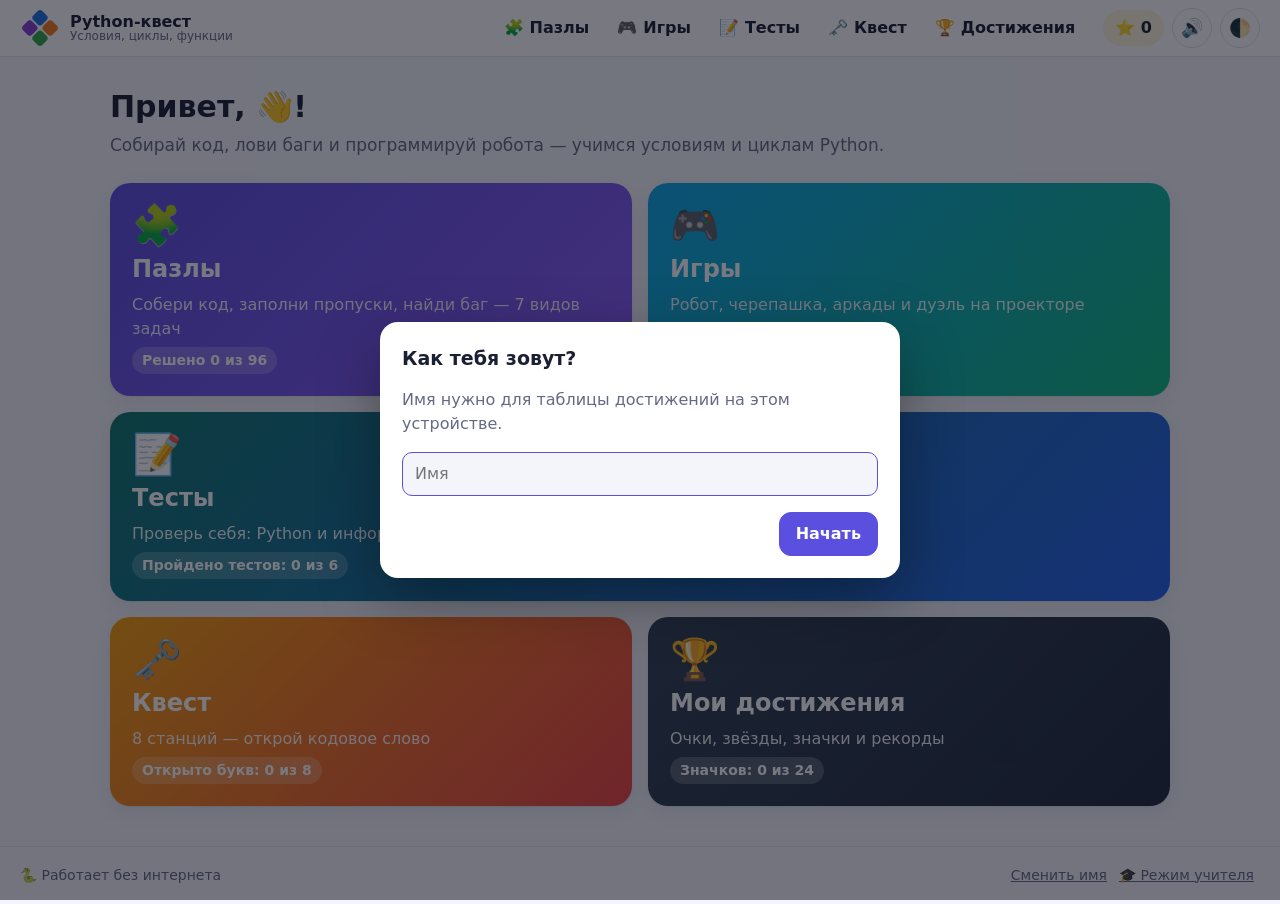
==== index.html @ 7cb9f7bb "Результаты: проверка подключения называет точную причину ошибки Co-Authored-By: Claude Opus 5.5 <nor" ====
<!doctype html>
<html lang="ru">
<head>
<meta charset="utf-8">
<meta name="viewport" content="width=device-width, initial-scale=1, viewport-fit=cover">
<meta name="color-scheme" content="light dark">
<title>Python-квест — условия, циклы, функции</title>
<link rel="icon" type="image/svg+xml" href="img/logo.svg">
<link rel="stylesheet" href="css/style.css?v=20261109c">
</head>
<body>
<main id="view" class="view"></main>
<noscript><p style="padding:16px">Для работы тренажёра нужен JavaScript.</p></noscript>

<!-- данные -->
<script src="data/config.js?v=20261109c"></script>
<script src="data/tasks.js?v=20261109c"></script>
<script src="data/levels.js?v=20261109c"></script>
<script src="data/quiz.js?v=20261109c"></script>
<script src="data/exams.js?v=20261109c"></script>

<!-- ядро -->
<script src="js/i18n.js?v=20261109c"></script>
<script src="js/engine.js?v=20261109c"></script>
<script src="js/highlight.js?v=20261109c"></script>
<script src="js/progress.js?v=20261109c"></script>
<script src="js/sound.js?v=20261109c"></script>
<script src="js/fx.js?v=20261109c"></script>
<script src="js/dnd.js?v=20261109c"></script>
<script src="js/flowchart.js?v=20261109c"></script>
<script src="js/trace.js?v=20261109c"></script>
<script src="js/editor.js?v=20261109c"></script>
<script src="js/pin.js?v=20261109c"></script>
<script src="js/app.js?v=20261109c"></script>

<!-- пазлы -->
<script src="js/puzzles/parsons.js?v=20261109c"></script>
<script src="js/puzzles/blanks.js?v=20261109c"></script>
<script src="js/puzzles/output.js?v=20261109c"></script>
<script src="js/puzzles/bug.js?v=20261109c"></script>
<script src="js/puzzles/maze.js?v=20261109c"></script>
<script src="js/puzzles/match.js?v=20261109c"></script>
<script src="js/puzzles/flow.js?v=20261109c"></script>

<!-- игры -->
<script src="js/games/robot.js?v=20261109c"></script>
<script src="js/games/truefalse.js?v=20261109c"></script>
<script src="js/games/count.js?v=20261109c"></script>
<script src="js/games/turtle.js?v=20261109c"></script>
<script src="js/games/tracer.js?v=20261109c"></script>
<script src="js/games/memory.js?v=20261109c"></script>
<script src="js/games/quiz.js?v=20261109c"></script>
<script src="js/games/duel.js?v=20261109c"></script>
<script src="js/games/minesweeper.js?v=20261109c"></script>
<script src="js/games/bazaar.js?v=20261109c"></script>

<!-- режим учителя и квест -->
<script src="js/quest.js?v=20261109c"></script>
<script src="js/teacher.js?v=20261109c"></script>
<script src="js/pictures.js?v=20261109c"></script>
<script src="js/results.js?v=20261109c"></script>
<script src="js/exam.js?v=20261109c"></script>
<script src="js/lock.js?v=20261109c"></script>
</body>
</html>
---- css/style.css ----
/* ==========================================================================
   Python-квест — стили. Цвета задаются токенами на :root,
   тёмная тема — по системной настройке или переключателю (data-theme).
   ========================================================================== */
:root {
  --bg: #f4f5fb;
  --bg2: #eceefa;
  --card: #ffffff;
  --fg: #1b1f33;
  --muted: #646a85;
  --line: #dfe2f0;
  --primary: #5b4fe0;
  --primary-2: #7c6ff2;
  --primary-fg: #ffffff;
  --accent: #f59e0b;
  --ok: #12a150;
  --ok-bg: #e3f7eb;
  --bad: #dc3545;
  --bad-bg: #fde8ea;
  --warn-bg: #fff6dd;
  --shadow: 0 1px 2px rgba(20, 24, 60, .06), 0 6px 20px rgba(20, 24, 60, .07);
  --radius: 14px;
  --code-bg: #f7f7fc;
  --code-fg: #24283b;
  --code-line: #fff3c4;
  --hl-kw: #a626a4;
  --hl-str: #2f8a3b;
  --hl-num: #c2570c;
  --hl-com: #8a8fa8;
  --hl-bi: #1f63d6;
  --hl-const: #c2570c;
  --hl-fn: #0b8a8a;
  --hl-op: #5b6078;
  --font: system-ui, -apple-system, "Segoe UI", Roboto, "Helvetica Neue", Arial, sans-serif;
  --mono: ui-monospace, "SF Mono", Menlo, Consolas, "Liberation Mono", "DejaVu Sans Mono", monospace;
  --code-size: 15px;
  color-scheme: light;
}

@media (prefers-color-scheme: dark) {
  :root:not([data-theme="light"]) {
    --bg: #11131c; --bg2: #181b27; --card: #1c1f2d; --fg: #e8eaf4; --muted: #9aa0bb; --line: #2c3045;
    --primary: #8b80ff; --primary-2: #a59cff; --primary-fg: #12121c; --accent: #fbbf24;
    --ok: #34d17a; --ok-bg: #12301f; --bad: #ff6b78; --bad-bg: #3a1a20; --warn-bg: #33290f;
    --shadow: 0 1px 2px rgba(0, 0, 0, .3), 0 6px 20px rgba(0, 0, 0, .25);
    --code-bg: #151826; --code-fg: #dfe3f5; --code-line: #3a3420;
    --hl-kw: #d68cff; --hl-str: #8fd88a; --hl-num: #ffae66; --hl-com: #7a809c; --hl-bi: #7cb4ff;
    --hl-const: #ffae66; --hl-fn: #5fd8d0; --hl-op: #a8adc6;
    color-scheme: dark;
  }
}
:root[data-theme="dark"] {
  --bg: #11131c; --bg2: #181b27; --card: #1c1f2d; --fg: #e8eaf4; --muted: #9aa0bb; --line: #2c3045;
  --primary: #8b80ff; --primary-2: #a59cff; --primary-fg: #12121c; --accent: #fbbf24;
  --ok: #34d17a; --ok-bg: #12301f; --bad: #ff6b78; --bad-bg: #3a1a20; --warn-bg: #33290f;
  --shadow: 0 1px 2px rgba(0, 0, 0, .3), 0 6px 20px rgba(0, 0, 0, .25);
  --code-bg: #151826; --code-fg: #dfe3f5; --code-line: #3a3420;
  --hl-kw: #d68cff; --hl-str: #8fd88a; --hl-num: #ffae66; --hl-com: #7a809c; --hl-bi: #7cb4ff;
  --hl-const: #ffae66; --hl-fn: #5fd8d0; --hl-op: #a8adc6;
  color-scheme: dark;
}

/* ---------------------------------------------------------------- база */
* { box-sizing: border-box; }
html { -webkit-text-size-adjust: 100%; }
body {
  margin: 0;
  min-height: 100vh;
  display: flex;
  flex-direction: column;
  background: var(--bg);
  color: var(--fg);
  font: 16px/1.5 var(--font);
}
a { color: var(--primary); }
h1 { font-size: clamp(22px, 4vw, 30px); line-height: 1.2; margin: 0 0 8px; }
h2 { font-size: 19px; margin: 0 0 12px; }
h3 { margin: 0 0 8px; }
code { font-family: var(--mono); font-size: .92em; background: var(--code-bg); padding: 1px 5px; border-radius: 5px; }
.muted { color: var(--muted); }
.bad-text { color: var(--bad); min-height: 1.5em; margin: 8px 0 0; }
.lead { color: var(--muted); margin: 0 0 4px; font-size: 17px; }
.row { display: flex; gap: 10px; align-items: center; margin-top: 12px; }
.row.wrap { flex-wrap: wrap; }
.empty { text-align: center; padding: 32px 16px; }
.error-box { background: var(--bad-bg); color: var(--bad); padding: 12px; border-radius: 10px; }
.teacher-only { display: none !important; }
.teacher .teacher-only { display: inline-flex !important; }
:focus-visible { outline: 3px solid var(--primary-2); outline-offset: 2px; }

/* ---------------------------------------------------------------- кнопки */
.btn {
  display: inline-flex; align-items: center; justify-content: center; gap: 6px;
  min-height: 44px; padding: 8px 16px;
  border: 1px solid var(--line); border-radius: 12px;
  background: var(--card); color: var(--fg);
  font: inherit; font-weight: 600; text-decoration: none; cursor: pointer;
  transition: transform .08s, background .15s, border-color .15s;
  touch-action: manipulation;
}
.btn:hover { border-color: var(--primary-2); }
.btn:active { transform: translateY(1px); }
.btn:disabled { opacity: .5; cursor: default; transform: none; }
.btn.primary { background: var(--primary); border-color: var(--primary); color: var(--primary-fg); }
.btn.primary:hover { background: var(--primary-2); }
.btn.ghost { background: transparent; }
.btn.danger { color: var(--bad); border-color: var(--bad); }
.btn.ok { background: var(--ok); border-color: var(--ok); color: #fff; }
.btn.small { min-height: 36px; padding: 4px 12px; font-size: 14px; }
.btn small { font-weight: 500; opacity: .75; }
.icon-btn {
  width: 40px; height: 40px; border-radius: 50%;
  border: 1px solid var(--line); background: var(--card); color: var(--fg);
  font-size: 18px; cursor: pointer; display: inline-grid; place-items: center;
}
.link-btn { background: none; border: none; color: var(--muted); font: inherit; cursor: pointer; padding: 6px; text-decoration: underline; }
.link-btn:hover { color: var(--primary); }
.input {
  width: 100%; min-height: 44px; padding: 8px 12px;
  border: 1px solid var(--line); border-radius: 10px;
  background: var(--bg); color: var(--fg); font: inherit;
}
.input:focus { border-color: var(--primary); outline: none; }

/* ---------------------------------------------------------------- шапка */
.topbar {
  position: sticky; top: 0; z-index: 20;
  display: flex; align-items: center; gap: 16px;
  padding: 8px 20px;
  background: color-mix(in srgb, var(--card) 92%, transparent);
  backdrop-filter: blur(8px);
  border-bottom: 1px solid var(--line);
}
.brand { display: flex; align-items: center; gap: 10px; text-decoration: none; color: var(--fg); }
.brand-logo { width: 40px; height: 40px; display: block; flex: none; }
.brand-text { display: flex; flex-direction: column; line-height: 1.1; }
.brand-text small { color: var(--muted); font-size: 12px; }
.nav { display: flex; gap: 4px; margin-left: auto; }
.nav a {
  display: flex; align-items: center; gap: 6px;
  padding: 8px 12px; border-radius: 10px;
  color: var(--fg); text-decoration: none; font-weight: 600;
}
.nav a:hover { background: var(--bg2); }
.nav a.active { background: var(--primary); color: var(--primary-fg); }
.top-actions { display: flex; align-items: center; gap: 8px; }
.score-pill {
  padding: 6px 12px; border-radius: 999px; background: var(--warn-bg);
  color: var(--fg); font-weight: 700; text-decoration: none; white-space: nowrap;
}

/* ---------------------------------------------------------------- страница */
#view:focus { outline: none; }
.view { flex: 1; width: 100%; max-width: 1100px; margin: 0 auto; padding: 24px 20px 40px; }
.page-head { margin-bottom: 20px; }
.back { display: inline-block; margin-bottom: 8px; color: var(--muted); text-decoration: none; font-weight: 600; }
.back:hover { color: var(--primary); }
.footer {
  display: flex; justify-content: space-between; align-items: center; flex-wrap: wrap; gap: 8px;
  padding: 12px 20px; border-top: 1px solid var(--line); font-size: 14px;
}
.panel { background: var(--card); border-radius: var(--radius); padding: 18px; box-shadow: var(--shadow); margin-bottom: 16px; }

/* ---------------------------------------------------------------- главная */
.hero { margin: 8px 0 24px; }
.home-grid { display: grid; grid-template-columns: repeat(2, 1fr); gap: 16px; }
.home-card {
  position: relative; overflow: hidden;
  display: flex; flex-direction: column; gap: 6px;
  padding: 22px; min-height: 170px;
  border-radius: 20px; color: #fff; text-decoration: none;
  box-shadow: var(--shadow);
  transition: transform .15s;
}
.home-card:hover { transform: translateY(-3px); }
.home-card.c-puzzles { background: linear-gradient(135deg, #5b4fe0, #8b5cf6); }
.home-card.c-games { background: linear-gradient(135deg, #0ea5e9, #10b981); }
.home-card.c-quest { background: linear-gradient(135deg, #f59e0b, #ef4444); }
.home-card.c-ach { background: linear-gradient(135deg, #334155, #1e293b); }
.home-icon { font-size: 40px; line-height: 1; }
.home-title { font-size: 24px; font-weight: 800; }
.home-desc { opacity: .92; }
.home-meta { margin-top: auto; font-weight: 700; background: rgba(255, 255, 255, .2); align-self: flex-start; padding: 3px 10px; border-radius: 999px; font-size: 14px; }

/* ---------------------------------------------------------------- звёзды, полоски */
.stars { white-space: nowrap; letter-spacing: 1px; }
.star { color: var(--line); }
.star.on { color: var(--accent); }
.bar { display: block; height: 6px; background: var(--bg2); border-radius: 999px; overflow: hidden; }
.bar > span { display: block; height: 100%; background: linear-gradient(90deg, var(--primary), var(--ok)); border-radius: 999px; }

/* ---------------------------------------------------------------- темы и задачи */
.topic-grid { display: grid; grid-template-columns: repeat(auto-fill, minmax(230px, 1fr)); gap: 14px; }
.topic-card {
  display: grid; grid-template-columns: auto 1fr; gap: 6px 12px; align-items: center;
  padding: 16px; border-radius: var(--radius); background: var(--card);
  color: var(--fg); text-decoration: none; box-shadow: var(--shadow);
  border: 2px solid transparent; transition: border-color .15s;
}
.topic-card:hover { border-color: var(--primary-2); }
.topic-num {
  grid-row: span 2; width: 44px; height: 44px; border-radius: 12px;
  display: grid; place-items: center; font-weight: 800; font-size: 20px;
  background: var(--bg2); color: var(--primary);
}
.topic-name { font-weight: 700; }
.topic-meta { display: flex; justify-content: space-between; color: var(--muted); font-size: 14px; }
.topic-card .bar { grid-column: span 2; }
.topic-head-stars { font-size: 22px; }

.filters { display: flex; flex-direction: column; gap: 8px; margin-bottom: 16px; }
.chips { display: flex; gap: 6px; overflow-x: auto; padding-bottom: 4px; scrollbar-width: thin; }
.chip {
  flex: none; padding: 6px 12px; min-height: 36px; border-radius: 999px;
  border: 1px solid var(--line); background: var(--card); color: var(--fg);
  font: inherit; font-size: 14px; cursor: pointer; white-space: nowrap;
}
.chip.on { background: var(--primary); border-color: var(--primary); color: var(--primary-fg); }

.task-list { display: flex; flex-direction: column; gap: 8px; }
.task-row {
  display: grid; grid-template-columns: 40px 1fr auto 24px; gap: 12px; align-items: center;
  padding: 12px 14px; border-radius: 12px; background: var(--card);
  color: var(--fg); text-decoration: none; box-shadow: var(--shadow);
}
.task-row:hover { outline: 2px solid var(--primary-2); }
.task-row.done { opacity: .8; }
.task-icon { font-size: 24px; text-align: center; }
.task-name { display: flex; flex-direction: column; min-width: 0; }
.task-name small { color: var(--muted); }
.task-done { color: var(--ok); font-weight: 800; }

/* ---------------------------------------------------------------- страница задачи */
.task-head { margin-bottom: 16px; }
.task-tags { display: flex; gap: 6px; flex-wrap: wrap; margin-bottom: 8px; }
.tag { padding: 3px 10px; border-radius: 999px; background: var(--bg2); font-size: 14px; font-weight: 600; }
.tag.ok { background: var(--ok-bg); color: var(--ok); }
.story { font-size: 17px; margin: 0; }
.puzzle-host { background: var(--card); border-radius: var(--radius); padding: 18px; box-shadow: var(--shadow); }
.status { min-height: 24px; margin: 10px 2px; font-weight: 600; }
.status.bad { color: var(--bad); }
.status.ok { color: var(--ok); }
.task-bar { display: flex; gap: 8px; flex-wrap: wrap; }
.hints { display: flex; flex-direction: column; gap: 8px; margin-top: 10px; }
.hint { background: var(--warn-bg); padding: 10px 14px; border-radius: 10px; border-left: 4px solid var(--accent); }
.result-card { margin-top: 16px; background: var(--ok-bg); border: 2px solid var(--ok); border-radius: var(--radius); padding: 16px; }
.result-head { font-size: 20px; font-weight: 800; color: var(--ok); }
.earned { display: inline-block; background: var(--ok); color: #fff; padding: 2px 10px; border-radius: 999px; font-size: 16px; margin-left: 6px; }
.explain { margin-top: 8px; }

/* ---------------------------------------------------------------- код */
pre.code {
  margin: 0; padding: 12px 0; overflow-x: auto;
  background: var(--code-bg); color: var(--code-fg);
  border-radius: 12px; border: 1px solid var(--line);
  font: var(--code-size)/1.6 var(--mono); tab-size: 4;
}
.code-line { display: block; padding: 0 14px; white-space: pre; transition: background .2s; }
.code-line.active { background: var(--code-line); box-shadow: inset 4px 0 var(--accent); }
.ln { display: inline-block; width: 2.2em; margin-right: 12px; color: var(--hl-com); text-align: right; user-select: none; }
.hl-kw { color: var(--hl-kw); font-weight: 700; }
.hl-str { color: var(--hl-str); }
.hl-num { color: var(--hl-num); }
.hl-com { color: var(--hl-com); font-style: italic; }
.hl-bi { color: var(--hl-bi); }
.hl-const { color: var(--hl-const); font-weight: 700; }
.hl-fn { color: var(--hl-fn); font-weight: 600; }
.hl-op { color: var(--hl-op); }

/* ---------------------------------------------------------------- игры */
.game-grid { display: grid; grid-template-columns: repeat(auto-fill, minmax(240px, 1fr)); gap: 14px; }
.game-card {
  display: flex; flex-direction: column; gap: 4px; padding: 18px;
  border-radius: var(--radius); background: var(--card); color: var(--fg);
  text-decoration: none; box-shadow: var(--shadow); border: 2px solid transparent;
  transition: transform .15s, border-color .15s;
}
.game-card:hover { transform: translateY(-2px); border-color: var(--primary-2); }
.game-card.soon { opacity: .6; }
.game-icon { font-size: 36px; }
.game-title { font-weight: 800; font-size: 18px; }
.game-desc { color: var(--muted); font-size: 14px; }
.game-meta { margin-top: 6px; display: flex; justify-content: space-between; color: var(--muted); font-size: 14px; }
.soon-tag { background: var(--bg2); padding: 2px 8px; border-radius: 999px; }
.game-top { display: flex; align-items: center; gap: 12px; flex-wrap: wrap; margin-bottom: 14px; }
.game-top .back { margin: 0; }
.game-top h1 { margin: 0; font-size: clamp(20px, 3vw, 26px); flex: 1; min-width: 180px; }
.game-top-actions { display: flex; gap: 6px; flex-wrap: wrap; }
.game-host { position: relative; }
.level-grid { display: grid; grid-template-columns: repeat(auto-fill, minmax(130px, 1fr)); gap: 10px; }
.level-tile {
  display: flex; flex-direction: column; align-items: center; gap: 4px; padding: 14px 8px;
  border-radius: 12px; background: var(--card); color: var(--fg); text-decoration: none;
  box-shadow: var(--shadow); border: 2px solid transparent; text-align: center;
}
.level-tile:hover { border-color: var(--primary-2); }
.level-tile.done { border-color: var(--ok); }
.level-tile.locked { opacity: .5; }
.level-num { font-size: 24px; font-weight: 800; color: var(--primary); }
.level-name { font-size: 13px; color: var(--muted); min-height: 2.6em; }

/* ---------------------------------------------------------------- достижения */
.stats { display: grid; grid-template-columns: repeat(3, 1fr); gap: 12px; margin-bottom: 16px; }
.stat { background: var(--card); border-radius: var(--radius); padding: 16px; box-shadow: var(--shadow); display: flex; flex-direction: column; }
.stat b { font-size: 28px; color: var(--primary); }
.stat span { color: var(--muted); font-size: 14px; }
.two-col { display: grid; grid-template-columns: 1fr 1fr; gap: 16px; }
.star-list { list-style: none; margin: 0; padding: 0; }
.star-list li { display: flex; justify-content: space-between; gap: 8px; padding: 7px 0; border-bottom: 1px solid var(--line); }
.star-list li:last-child { border-bottom: none; }
.badges { display: grid; grid-template-columns: repeat(auto-fill, minmax(130px, 1fr)); gap: 10px; }
.badge {
  display: flex; flex-direction: column; align-items: center; text-align: center; gap: 2px;
  padding: 12px 8px; border-radius: 12px; background: var(--bg2); filter: grayscale(1); opacity: .55;
}
.badge.got { filter: none; opacity: 1; background: var(--warn-bg); }
.badge-icon { font-size: 32px; }
.badge small { color: var(--muted); font-size: 12px; }

/* ---------------------------------------------------------------- квест */
.quest-word { display: flex; gap: 8px; flex-wrap: wrap; justify-content: center; margin: 16px 0; }
.letter {
  width: 48px; height: 58px; display: grid; place-items: center;
  border-radius: 10px; background: var(--card); box-shadow: var(--shadow);
  font: 800 28px var(--mono); color: var(--muted);
}
.letter.open { background: var(--primary); color: var(--primary-fg); }

/* ---------------------------------------------------------------- модальные окна, тосты */
.modal-back {
  position: fixed; inset: 0; z-index: 100;
  display: grid; place-items: center; padding: 16px;
  background: rgba(10, 12, 25, .55);
}
.modal {
  width: min(520px, 100%); max-height: calc(100vh - 32px); overflow: auto;
  background: var(--card); color: var(--fg);
  border-radius: 18px; padding: 22px; box-shadow: 0 20px 60px rgba(0, 0, 0, .35);
}
.modal-actions { display: flex; justify-content: flex-end; gap: 8px; margin-top: 16px; flex-wrap: wrap; }
.tutorial p { font-size: 17px; }
.tutorial pre.code { margin: 8px 0; }
.tut-dots { display: flex; gap: 6px; margin-bottom: 12px; }
.tut-dots span { width: 8px; height: 8px; border-radius: 50%; background: var(--line); }
.tut-dots span.on { background: var(--primary); width: 22px; border-radius: 4px; }
.toasts { position: fixed; top: 70px; right: 16px; z-index: 200; display: flex; flex-direction: column; gap: 8px; pointer-events: none; }
.toast {
  display: flex; align-items: center; gap: 10px; max-width: 320px;
  background: var(--card); color: var(--fg); padding: 12px 16px; border-radius: 12px;
  box-shadow: 0 10px 30px rgba(0, 0, 0, .2); border-left: 4px solid var(--accent);
  animation: toast-in .3s ease-out; transition: opacity .4s, transform .4s;
}
.toast.out { opacity: 0; transform: translateX(20px); }
.toast-icon { font-size: 24px; }
@keyframes toast-in { from { opacity: 0; transform: translateX(30px); } }

/* ---------------------------------------------------------------- эффекты */
.fx-confetti { position: fixed; inset: 0; width: 100vw; height: 100vh; pointer-events: none; z-index: 300; }
.fx-shake { animation: shake .45s ease-in-out; }
@keyframes shake {
  20% { transform: translateX(-6px); } 40% { transform: translateX(6px); }
  60% { transform: translateX(-4px); } 80% { transform: translateX(3px); }
}
.fx-flash { box-shadow: 0 0 0 3px var(--bad) !important; }
@media (prefers-reduced-motion: reduce) {
  *, *::before, *::after { animation-duration: .01ms !important; transition-duration: .01ms !important; }
}

/* ---------------------------------------------------------------- режим проектора */
.projector { --code-size: 26px; }
.projector body { font-size: 22px; }
.projector .view { max-width: 1500px; }
.projector h1 { font-size: 40px; }
.projector .story, .projector .lead { font-size: 26px; }
.projector .btn { min-height: 56px; font-size: 22px; padding: 10px 22px; }
.projector .topbar { padding: 6px 24px; }
/* высокий контраст проектора — отдельно для светлой и тёмной темы */
@media (prefers-color-scheme: light) {
  :root.projector:not([data-theme="dark"]) {
    --fg: #000; --muted: #333; --line: #9aa0b4; --code-bg: #fff; --code-fg: #000;
    --hl-kw: #8a0090; --hl-str: #006b12; --hl-num: #a33c00; --hl-com: #555;
  }
}
:root.projector[data-theme="light"] {
  --fg: #000; --muted: #333; --line: #9aa0b4; --code-bg: #fff; --code-fg: #000;
  --hl-kw: #8a0090; --hl-str: #006b12; --hl-num: #a33c00; --hl-com: #555;
}
@media (prefers-color-scheme: dark) {
  :root.projector:not([data-theme="light"]) {
    --fg: #fff; --muted: #d0d4e4; --line: #5a6080; --bg: #0b0d14; --card: #151826; --code-bg: #05060a; --code-fg: #fff;
    --hl-kw: #e7a6ff; --hl-str: #a6f0a0; --hl-num: #ffc285; --hl-com: #a3a9c4;
  }
}
:root.projector[data-theme="dark"] {
  --fg: #fff; --muted: #d0d4e4; --line: #5a6080; --bg: #0b0d14; --card: #151826; --code-bg: #05060a; --code-fg: #fff;
  --hl-kw: #e7a6ff; --hl-str: #a6f0a0; --hl-num: #ffc285; --hl-com: #a3a9c4;
}
.projector .footer { display: none; }

/* ---------------------------------------------------------------- адаптив */
@media (max-width: 1000px) {
  .topbar { gap: 10px; padding: 8px 14px; }
  .brand-text { display: none; }
  .nav a { padding: 8px 10px; }
}
@media (max-width: 800px) {
  .nav-label { font-size: 14px; }
  .nav a { padding: 8px 6px; gap: 4px; }
  .top-actions { gap: 6px; }
}
@media (max-width: 680px) {
  body { padding-bottom: 64px; }
  .topbar { padding: 8px 16px; gap: 8px; }
  .brand-text { display: none; }
  .top-actions { margin-left: auto; }
  .nav {
    position: fixed; left: 0; right: 0; bottom: 0; z-index: 30; margin: 0;
    justify-content: space-around; gap: 0; padding: 4px 4px calc(4px + env(safe-area-inset-bottom));
    background: var(--card); border-top: 1px solid var(--line);
  }
  .nav a { flex-direction: column; gap: 0; padding: 4px 6px; font-size: 12px; flex: 1; text-align: center; }
  .nav-icon { font-size: 22px; }
  .nav-label { font-size: 11px; }
  .view { padding: 16px 16px 32px; }
  .home-grid { grid-template-columns: 1fr; gap: 12px; }
  .home-card { min-height: 130px; padding: 18px; }
  .two-col { grid-template-columns: 1fr; }
  .stats { gap: 8px; }
  .stat { padding: 10px; }
  .stat b { font-size: 22px; }
  .stat span { font-size: 12px; }
  .puzzle-host { padding: 12px; }
  .task-row { grid-template-columns: 32px 1fr auto 18px; gap: 8px; padding: 10px; }
  .toasts { top: auto; bottom: 76px; right: 12px; left: 12px; }
  .toast { max-width: none; }
  :root { --code-size: 14px; }
  .footer { padding: 12px 16px; }
}

/* ---------------------------------------------------------------- печать */
@media print {
  .topbar, .footer, .nav, .task-bar, .toasts, .btn, .icon-btn { display: none !important; }
  body { background: #fff; color: #000; padding: 0; }
  .view { max-width: none; padding: 0; }
  .puzzle-host, .panel { box-shadow: none; border: 1px solid #999; }
}

/* ==========================================================================
   Пазлы
   ========================================================================== */
.dnd-ghost {
  position: fixed; left: 0; top: 0; z-index: 400; pointer-events: none;
  opacity: .92; box-shadow: 0 12px 30px rgba(0, 0, 0, .25); transform-origin: 0 0;
}
.dnd-active, .dnd-active * { cursor: grabbing !important; user-select: none; }
.dnd-src { opacity: .35; }

/* ---------------------------------------------------------------- Собери код */
.pl-help { margin-top: 0; }
.pl-board.with-side { display: grid; grid-template-columns: minmax(0, 1fr) minmax(0, 1.3fr); gap: 16px; align-items: start; }
.pl-side { overflow-x: auto; background: var(--bg); border-radius: 12px; padding: 8px; }
.pl-cols { display: grid; grid-template-columns: 1fr 1.25fr; gap: 16px; align-items: start; }
.with-side .pl-cols { grid-template-columns: 1fr; }
.pl-col h4 { margin: 0 0 6px; }
.pl-zone {
  min-height: 64px; padding: 8px; border-radius: 12px;
  border: 2px dashed var(--line); background: var(--bg);
  display: flex; flex-direction: column; gap: 6px;
}
.pl-zone:empty::before { content: attr(data-empty); color: var(--muted); font-size: 14px; padding: 12px; text-align: center; }
.pl-code {
  min-height: 160px; padding-left: 10px;
  background-image: repeating-linear-gradient(90deg, transparent 0 29px, color-mix(in srgb, var(--primary) 18%, transparent) 29px 30px);
  background-position: 10px 0; background-size: 120px 100%; background-repeat: no-repeat;
  background-color: var(--code-bg);
}
.pl-trash { min-height: 48px; border-color: color-mix(in srgb, var(--bad) 45%, var(--line)); }
.pl-line {
  display: flex; align-items: center; gap: 4px;
  padding: 6px 8px; border-radius: 8px;
  background: var(--card); border: 1px solid var(--line);
  font: var(--code-size)/1.4 var(--mono); white-space: pre;
  cursor: grab; touch-action: none; user-select: none;
}
.pl-code .pl-line { margin-left: calc(var(--ind, 0) * 30px); }
.pl-line:hover { border-color: var(--primary-2); }
.pl-text { flex: 1; background: none; padding: 0; font-size: inherit; overflow: hidden; text-overflow: ellipsis; }
.pl-ind {
  display: none; width: 28px; height: 28px; flex: none;
  border: 1px solid var(--line); border-radius: 6px;
  background: var(--bg); color: var(--fg); cursor: pointer; font-size: 14px; padding: 0;
}
.pl-code .pl-ind { display: inline-grid; place-items: center; }
.pl-del { width: 30px; height: 28px; flex: none; border: none; background: none; cursor: pointer; font-size: 15px; padding: 0; opacity: .55; }
.pl-del:hover { opacity: 1; }
.pl-code .pl-del, .pl-trash .pl-del { display: none; }
.pl-line.ok { border-color: var(--ok); background: var(--ok-bg); }
.pl-line.bad { border-color: var(--bad); background: var(--bad-bg); }

/* ---------------------------------------------------------------- блок-схема */
.flowchart { display: block; max-width: 100%; height: auto; margin: 0 auto; font-family: var(--mono); }
.fc-term { fill: color-mix(in srgb, var(--primary) 18%, var(--card)); stroke: var(--primary); stroke-width: 2; }
.fc-act { fill: var(--card); stroke: var(--fg); stroke-width: 1.6; }
.fc-io { fill: color-mix(in srgb, #10b981 15%, var(--card)); stroke: #10b981; stroke-width: 1.8; }
.fc-cond { fill: color-mix(in srgb, var(--accent) 20%, var(--card)); stroke: var(--accent); stroke-width: 2; }
.fc-loop { fill: color-mix(in srgb, #06b6d4 18%, var(--card)); stroke: #06b6d4; stroke-width: 2; }
.fc-text { fill: var(--fg); font-size: 13px; }
.fc-label { fill: var(--muted); font-size: 12px; font-family: var(--font); font-weight: 700; }
.fc-edge { stroke: var(--muted); stroke-width: 1.6; }
.fc-arrowhead, .fc-dot { fill: var(--muted); }

/* ---------------------------------------------------------------- Заполни пропуски */
.bl-code .code-line { line-height: 2.3; }
.slot {
  display: inline-flex; align-items: center; justify-content: center; vertical-align: middle;
  min-width: 70px; min-height: 34px; padding: 0 4px; margin: 0 2px;
  border: 2px dashed var(--primary-2); border-radius: 8px; background: var(--card);
  cursor: pointer; line-height: 1;
}
.slot.waiting { animation: pulse 1s infinite; }
.slot.filled { border-style: solid; padding: 0; }
.slot.ok { border-color: var(--ok); background: var(--ok-bg); }
.slot.bad { border-color: var(--bad); background: var(--bad-bg); }
.slot .tile { margin: 0; border: none; box-shadow: none; background: transparent; }
@keyframes pulse { 50% { background: color-mix(in srgb, var(--primary) 18%, var(--card)); } }
.bl-bank {
  display: flex; flex-wrap: wrap; gap: 8px; padding: 10px; min-height: 60px;
  border-radius: 12px; background: var(--bg); border: 2px dashed var(--line);
}
.tile {
  min-width: 48px; min-height: 40px; padding: 4px 14px;
  border: 1px solid var(--line); border-radius: 8px; background: var(--card); color: var(--hl-kw);
  font: 700 var(--code-size) var(--mono); cursor: grab; touch-action: none; user-select: none;
  box-shadow: 0 2px 0 var(--line);
}
.tile.sel { outline: 3px solid var(--primary); }

/* ---------------------------------------------------------------- Что выведет программа */
.out-inputs { margin: 10px 0 0; }
.out-label { display: block; font-weight: 700; margin: 14px 0 6px; }
.out-answer { font: var(--code-size)/1.5 var(--mono); resize: vertical; }

/* ---------------------------------------------------------------- пошаговое выполнение */
.trace { margin-top: 16px; padding: 14px; border-radius: 12px; background: var(--bg); display: flex; flex-direction: column; gap: 10px; }
.tr-controls { display: flex; gap: 6px; align-items: center; flex-wrap: wrap; }
.tr-counter { font-weight: 700; min-width: 100px; text-align: center; }
.tr-grid { display: grid; grid-template-columns: minmax(0, 2fr) minmax(0, 1fr); gap: 10px; }
.tr-side pre, .tr-out { margin: 4px 0 0; min-height: 60px; padding: 10px; border-radius: 10px; background: #111522; color: #d9f99d; font: 14px/1.5 var(--mono); white-space: pre-wrap; }
.tr-table-wrap { max-height: 260px; overflow: auto; border-radius: 10px; border: 1px solid var(--line); }
.tr-table { border-collapse: collapse; width: 100%; font: 14px var(--mono); background: var(--card); }
.tr-table th, .tr-table td { padding: 5px 10px; border-bottom: 1px solid var(--line); text-align: left; white-space: nowrap; }
.tr-table th { position: sticky; top: 0; background: var(--bg2); }
.tr-table tr.cur { background: var(--code-line); }
.tr-table td.chg { font-weight: 800; color: var(--primary); }
.tr-err { color: var(--bad); font-weight: 600; }

/* ---------------------------------------------------------------- Найди баг */
.bug-prompt { font-weight: 700; margin-top: 0; }
.bug-code .code-line.clickable { cursor: pointer; }
.bug-code .code-line.clickable:hover { background: color-mix(in srgb, var(--primary) 12%, transparent); }
.bug-code .code-line.nope { background: var(--bad-bg); }
.bug-code .code-line.picked { background: var(--bad-bg); box-shadow: inset 4px 0 var(--bad); }
.bug-code .code-line.fixed { background: var(--ok-bg); box-shadow: inset 4px 0 var(--ok); }
.bug-fixes { display: grid; gap: 8px; margin-top: 12px; }
.bug-fix {
  text-align: left; padding: 10px 14px; border-radius: 10px; min-height: 44px;
  border: 2px solid var(--line); background: var(--card); color: var(--fg); cursor: pointer;
  font: var(--code-size) var(--mono); white-space: pre-wrap;
}
.bug-fix code { background: none; padding: 0; font-size: inherit; }
.bug-fix:hover { border-color: var(--primary-2); }
.bug-fix.ok { border-color: var(--ok); background: var(--ok-bg); }
.bug-fix.bad { border-color: var(--bad); background: var(--bad-bg); opacity: .7; }

/* ---------------------------------------------------------------- Лабиринт */
.mz-layout { display: grid; grid-template-columns: minmax(0, 1.6fr) minmax(220px, 1fr); gap: 16px; align-items: start; }
.mz-panel { display: flex; flex-direction: column; gap: 10px; }
.mz-fields { display: flex; flex-direction: column; gap: 8px; }
.mz-fields label { display: flex; align-items: center; gap: 8px; }
.mz-fields code { white-space: nowrap; font-weight: 700; }
.mz-code .code-line.visited { background: color-mix(in srgb, var(--primary) 14%, transparent); }
.mz-code .code-line.active { background: var(--code-line); box-shadow: inset 4px 0 var(--accent); }
.mz-end { padding: 14px; border-radius: 12px; text-align: center; background: var(--bg2); }
.mz-end.win { background: var(--ok-bg); border: 2px solid var(--ok); }
.mz-end.lose { background: var(--bad-bg); border: 2px solid var(--bad); }
.mz-end.err { color: var(--bad); text-align: left; }
.mz-big { font-size: 20px; font-weight: 700; white-space: pre-wrap; }
.mz-goals { display: flex; gap: 6px; }
.mz-way { width: 44px; height: 44px; border-radius: 10px; display: grid; place-items: center; background: var(--bg2); font-size: 22px; color: var(--muted); }
.mz-way.on { background: var(--warn-bg); }

/* ---------------------------------------------------------------- Соедини пары */
.mt-board { position: relative; display: grid; grid-template-columns: 1fr 1fr; gap: 0 clamp(40px, 12vw, 140px); }
.mt-lines { position: absolute; inset: 0; width: 100%; height: 100%; pointer-events: none; overflow: visible; z-index: 1; }
.mt-col { display: flex; flex-direction: column; gap: 10px; justify-content: space-around; }
.mt-card {
  position: relative; z-index: 2; text-align: left;
  padding: 10px 12px; min-height: 48px; border-radius: 10px;
  border: 2px solid var(--line); background: var(--card); color: var(--fg);
  font: var(--code-size)/1.45 var(--mono); cursor: pointer; touch-action: none; user-select: none;
}
.mt-card code { background: none; padding: 0; font-size: inherit; white-space: pre; }
.mt-r { text-align: center; }
.mt-card:hover { border-color: var(--primary-2); }
.mt-card.sel { border-color: var(--primary); box-shadow: 0 0 0 3px color-mix(in srgb, var(--primary) 30%, transparent); }
.mt-card.linked { border-style: solid; background: var(--bg); }
.mt-card.ok { border-color: var(--ok); background: var(--ok-bg); }
.mt-card.bad { border-color: var(--bad); background: var(--bad-bg); }

@media (max-width: 760px) {
  .pl-cols, .pl-board.with-side, .mz-layout, .tr-grid { grid-template-columns: 1fr; }
  .mt-board { gap: 0 32px; }
  .mt-card { padding: 8px; font-size: 13px; }
}

/* ==========================================================================
   Редактор кода
   ========================================================================== */
.ed {
  display: flex; border: 1px solid var(--line); border-radius: 12px; overflow: hidden;
  background: var(--code-bg); font: var(--code-size)/1.6 var(--mono); min-height: 180px;
}
.ed:focus-within { border-color: var(--primary); box-shadow: 0 0 0 3px color-mix(in srgb, var(--primary) 20%, transparent); }
.ed.ro { opacity: .92; }
.ed-gutter { flex: none; padding: 10px 0; min-width: 2.8em; text-align: right; color: var(--hl-com); background: var(--bg2); user-select: none; }
.ed-gutter div { padding: 0 8px; }
.ed-gutter div.active { color: var(--fg); font-weight: 700; background: var(--code-line); }
.ed-gutter div.err { color: #fff; background: var(--bad); }
.ed-scroll { flex: 1; overflow-x: auto; }
.ed-stack { display: grid; min-width: 100%; width: max-content; }
.ed-pre, .ed-ta {
  grid-area: 1 / 1; margin: 0; padding: 10px 12px; border: 0;
  font: inherit; line-height: inherit; letter-spacing: 0; tab-size: 4;
  white-space: pre; overflow: hidden; min-height: 160px;
}
.ed-pre { color: var(--code-fg); pointer-events: none; }
.ed-line { min-height: 1.6em; }
.ed-line.active { background: var(--code-line); box-shadow: -12px 0 0 var(--code-line), inset 4px 0 var(--accent); }
.ed-line.err { background: var(--bad-bg); box-shadow: inset 4px 0 var(--bad); }
.ed-ta {
  resize: none; background: transparent; color: transparent; caret-color: var(--fg);
  outline: none; width: 100%; height: 100%;
}
.ed-ta::selection { background: color-mix(in srgb, var(--primary) 35%, transparent); color: transparent; }

/* ==========================================================================
   Игра «Робот»
   ========================================================================== */
.rb-layout { display: grid; grid-template-columns: minmax(280px, 460px) minmax(0, 1fr); gap: 20px; align-items: start; }
.rb-level-head { margin-bottom: 8px; }
.rb-board {
  position: relative; display: grid; grid-template-columns: repeat(8, 1fr); aspect-ratio: 1;
  border-radius: 14px; overflow: hidden; border: 3px solid var(--fg); background: var(--card);
  user-select: none;
}
.rb-cell { display: grid; place-items: center; font-size: clamp(16px, 4.6vw, 30px); background: #e8f3e3; }
.rb-cell.odd { background: #dcecd5; }
.rb-cell.wall { background: #5b6178; box-shadow: inset 0 -4px 0 rgba(0, 0, 0, .25); }
.rb-cell.finish { background: #fff2c7; }
.rb-cell.hole { background: #3b2f2a; }
:root[data-theme="dark"] .rb-cell { background: #1f3326; }
:root[data-theme="dark"] .rb-cell.odd { background: #1a2c21; }
:root[data-theme="dark"] .rb-cell.wall { background: #474d66; }
:root[data-theme="dark"] .rb-cell.finish { background: #4a3d12; }
@media (prefers-color-scheme: dark) {
  :root:not([data-theme="light"]) .rb-cell { background: #1f3326; }
  :root:not([data-theme="light"]) .rb-cell.odd { background: #1a2c21; }
  :root:not([data-theme="light"]) .rb-cell.wall { background: #474d66; }
  :root:not([data-theme="light"]) .rb-cell.finish { background: #4a3d12; }
}
.rb-coin { transition: transform .35s, opacity .35s; }
.rb-coin.gone { transform: translateY(-60%) scale(1.4); opacity: 0; }
.rb-robot {
  position: absolute; width: 12.5%; height: 12.5%; display: grid; place-items: center;
  transition: left var(--dur, .3s) ease-in-out, top var(--dur, .3s) ease-in-out; z-index: 2;
}
.rb-robot.instant, .rb-robot.instant .rb-arrow { transition: none; }
.rb-face { font-size: clamp(18px, 5.4vw, 34px); filter: drop-shadow(0 2px 2px rgba(0, 0, 0, .3)); }
.rb-arrow {
  position: absolute; inset: 0; transform: rotate(var(--ang, 90deg));
  transition: transform var(--dur, .3s) ease-in-out;
}
.rb-arrow::before {
  content: ''; position: absolute; left: 50%; top: 2%; transform: translateX(-50%);
  border: 7px solid transparent; border-bottom: 10px solid var(--primary); border-top: 0;
}
.rb-robot.crash .rb-face { animation: shake .4s; }
.rb-robot.fell .rb-face { transform: scale(.3) rotate(200deg); opacity: .4; transition: transform .6s, opacity .6s; }
.rb-status { min-height: 28px; margin: 10px 0; font-weight: 600; }
.rb-status.bad { color: var(--bad); }
.rb-goals { list-style: none; padding: 0; margin: 0; display: flex; flex-direction: column; gap: 4px; font-size: 15px; color: var(--muted); }
.rb-goals li.ok { color: var(--accent); font-weight: 700; }
.rb-task { margin: 0 0 10px; font-size: 17px; }
.rb-palette { display: flex; flex-wrap: wrap; gap: 6px; margin-bottom: 10px; }
.code-chip { font-family: var(--mono); font-size: 14px; color: var(--hl-fn); }
.rb-controls { display: flex; flex-wrap: wrap; gap: 8px; align-items: center; margin-top: 10px; }
.rb-speed { display: inline-flex; align-items: center; gap: 4px; margin-left: auto; }
.rb-speed input { width: 110px; }
.rb-win { text-align: center; }
.rb-win-stars { font-size: 44px; }

@media (max-width: 760px) {
  .rb-layout { grid-template-columns: minmax(0, 1fr); }
  .rb-speed { margin-left: 0; }
  .ed { --code-size: 16px; }
}
.projector .rb-layout { grid-template-columns: minmax(400px, 640px) minmax(0, 1fr); }

/* ==========================================================================
   Игра «Истина или Ложь»
   ========================================================================== */
.tf-hud { display: flex; flex-wrap: wrap; gap: 8px 18px; align-items: center; margin-bottom: 10px; font-size: 17px; }
.tf-lives { font-size: 20px; letter-spacing: 2px; }
.tf-mult { font-weight: 800; padding: 2px 10px; border-radius: 999px; background: var(--bg2); }
.tf-mult.hot { background: var(--accent); color: #fff; animation: pulse 1s infinite; }
.tf-arena {
  position: relative; height: clamp(340px, 58vh, 520px); overflow: hidden;
  border-radius: 18px; background: linear-gradient(180deg, var(--bg2), var(--card));
  border: 2px solid var(--line);
}
.tf-danger { position: absolute; left: 0; right: 0; bottom: 0; height: 10px; background: repeating-linear-gradient(45deg, var(--bad) 0 12px, transparent 12px 24px); opacity: .5; }
.tf-card {
  position: absolute; left: 0; right: 0; margin: 0 auto; top: 6px; width: min(92%, 560px);
  background: var(--card); border-radius: 14px; padding: 12px; box-shadow: var(--shadow);
  border: 3px solid var(--primary-2);
}
.tf-card pre.code { border: none; padding: 4px 0; font-size: var(--code-size); }
.tf-cond { font: 700 clamp(18px, 3.2vw, 26px)/1.4 var(--mono); text-align: center; padding: 8px 4px 2px; word-break: break-word; }
.tf-card.ok { border-color: var(--ok); background: var(--ok-bg); }
.tf-card.bad { border-color: var(--bad); background: var(--bad-bg); }
.tf-explain { margin-top: 8px; padding-top: 8px; border-top: 1px dashed var(--bad); font: 600 15px/1.4 var(--mono); color: var(--bad); text-align: center; }
.tf-flash {
  position: absolute; left: 50%; bottom: 24px; transform: translate(-50%, 10px);
  padding: 6px 16px; border-radius: 999px; font-weight: 800; font-size: 20px;
  opacity: 0; transition: opacity .2s, transform .2s; pointer-events: none; white-space: nowrap;
}
.tf-flash.show { opacity: 1; transform: translate(-50%, 0); }
.tf-flash.ok { background: var(--ok); color: #fff; }
.tf-flash.info { background: var(--primary); color: var(--primary-fg); }
.tf-overlay { position: absolute; inset: 0; display: grid; place-items: center; padding: 16px; overflow: auto; background: color-mix(in srgb, var(--bg) 70%, transparent); }
.tf-panel { text-align: center; max-width: 520px; background: var(--card); padding: 20px; border-radius: 16px; box-shadow: var(--shadow); }
.tf-big { font-size: 56px; font-weight: 800; line-height: 1.1; color: var(--primary); }
.tf-record { color: var(--accent); font-weight: 800; font-size: 20px; }
.tf-mistakes { text-align: left; margin: 10px 0; display: flex; flex-direction: column; gap: 6px; font-size: 14px; }
.tf-mistake { background: var(--bg); padding: 8px 10px; border-radius: 8px; }
.tf-mistake div { font-family: var(--mono); color: var(--muted); }
.tf-buttons { display: grid; grid-template-columns: 1fr 1fr; gap: 12px; margin-top: 12px; }
.tf-btn { min-height: 64px; font-size: 22px; flex-direction: column; gap: 0; touch-action: manipulation; }
.tf-btn small { font-size: 13px; opacity: .6; }
.tf-yes { background: var(--ok-bg); border-color: var(--ok); color: var(--ok); }
.tf-no { background: var(--bad-bg); border-color: var(--bad); color: var(--bad); }
.small { font-size: 14px; }

/* ==========================================================================
   Игра «Сколько раз?»
   ========================================================================== */
.ct-hud { display: flex; flex-wrap: wrap; gap: 8px 18px; margin-bottom: 8px; font-size: 17px; }
.ct-timer { height: 10px; border-radius: 999px; background: var(--bg2); overflow: hidden; margin-bottom: 14px; }
.ct-timer span { display: block; height: 100%; width: 100%; background: var(--ok); border-radius: 999px; transition: background .3s; }
.ct-timer.low span { background: var(--bad); }
.ct-stage { min-height: 360px; }
.ct-panel { margin: 0 auto; }
.ct-question { display: grid; grid-template-columns: minmax(0, 1.4fr) minmax(260px, 1fr); gap: 18px; align-items: start; }
.ct-code pre.code { font-size: calc(var(--code-size) + 3px); }
.ct-side { display: flex; flex-direction: column; gap: 12px; }
.ct-ask { font-size: 20px; font-weight: 800; margin: 0; }
.ct-answer-row { display: flex; gap: 8px; }
.ct-input { font: 700 26px var(--mono); text-align: center; min-height: 56px; }
.ct-keypad { display: grid; grid-template-columns: repeat(3, 1fr); gap: 6px; }
.ct-key { min-height: 50px; font-size: 22px; font-family: var(--mono); }
.ct-result { padding: 14px; border-radius: 12px; display: flex; flex-direction: column; gap: 6px; font-size: 17px; }
.ct-result.ok { background: var(--ok-bg); border: 2px solid var(--ok); }
.ct-result.bad { background: var(--bad-bg); border: 2px solid var(--bad); }
.ct-explain { font: 14px/1.5 var(--mono); color: var(--muted); word-break: break-word; }
.ct-log { display: flex; flex-direction: column; gap: 4px; margin: 10px 0; text-align: left; font-size: 14px; }
.ct-log-row { display: flex; justify-content: space-between; gap: 8px; padding: 5px 10px; border-radius: 8px; background: var(--bg); }
.ct-log-row.ok span:first-child { color: var(--ok); }
.ct-log-row.bad span:first-child { color: var(--bad); }
@media (max-width: 760px) {
  .ct-question { grid-template-columns: minmax(0, 1fr); }
  .ct-key { min-height: 44px; }
}
.projector .ct-code pre.code { font-size: 30px; }

/* ==========================================================================
   Игра «Черепашка»
   ========================================================================== */
.tt-frame { border: 3px solid var(--fg); border-radius: 14px; overflow: hidden; background: #fff; line-height: 0; }
.tt-canvas { width: 100%; height: auto; aspect-ratio: 1; display: block; }
.tt-legend { margin: 6px 0 0; }
.sandbox-btn { margin-bottom: 14px; background: linear-gradient(135deg, #f59e0b, #ec4899); color: #fff; border: none; }

/* ==========================================================================
   Игра «Ты — компьютер»
   ========================================================================== */
.tc-layout { display: grid; grid-template-columns: minmax(0, 1.1fr) minmax(0, 1fr); gap: 20px; align-items: start; }
.tr-code-box .code-line.tc-loop .ln::before { content: '🔁'; margin-right: 2px; }
.tc-progress { display: flex; gap: 16px; margin-bottom: 8px; align-items: baseline; }
.tc-progress .bad-text { margin: 0; min-height: 0; }
.tc-table-wrap { overflow-x: auto; border-radius: 12px; border: 1px solid var(--line); background: var(--card); }
.tc-table { border-collapse: collapse; width: 100%; }
.tc-table th, .tc-table td { padding: 6px; border-bottom: 1px solid var(--line); text-align: center; }
.tc-table th { background: var(--bg2); font-size: 15px; }
.tc-table th code { background: none; font-size: 16px; font-weight: 800; }
.tc-n { color: var(--muted); font-weight: 700; width: 70px; }
.tc-cell {
  width: 100%; min-width: 64px; min-height: 42px; padding: 4px 8px; text-align: center;
  border: 2px solid var(--line); border-radius: 8px; background: var(--bg); color: var(--fg);
  font: 700 var(--code-size) var(--mono);
}
.tc-cell:focus { border-color: var(--primary); outline: none; background: var(--card); }
.tc-cell.ok { border-color: var(--ok); background: var(--ok-bg); color: var(--ok); }
.tc-cell.bad { border-color: var(--bad); background: var(--bad-bg); color: var(--bad); }
.tc-hint { min-height: 28px; margin: 10px 0; padding: 0; font-weight: 600; }
.tc-hint:not(:empty) { padding: 10px 14px; border-radius: 10px; background: var(--warn-bg); border-left: 4px solid var(--accent); }
@media (max-width: 760px) { .tc-layout { grid-template-columns: minmax(0, 1fr); } }

/* ==========================================================================
   Игра «Мемори»
   ========================================================================== */
.mm-board { display: grid; gap: 10px; }
.mm-board.grid-12, .mm-board.grid-16 { grid-template-columns: repeat(4, minmax(0, 1fr)); }
.mm-menu { margin: 0 auto; }
.mm-choice { justify-content: center; flex-wrap: wrap; }
.mm-card {
  position: relative; aspect-ratio: 4 / 3; min-height: 92px; padding: 0; border: none;
  background: none; cursor: pointer; perspective: 800px; font: inherit; color: var(--fg);
}
.grid-16 .mm-card { aspect-ratio: 5 / 3; }
.mm-inner { position: absolute; inset: 0; transition: transform .45s; transform-style: preserve-3d; }
.mm-card.open .mm-inner, .mm-card.done .mm-inner { transform: rotateY(180deg); }
.mm-back, .mm-face {
  position: absolute; inset: 0; display: grid; place-items: center; padding: 6px;
  border-radius: 12px; backface-visibility: hidden; -webkit-backface-visibility: hidden; box-shadow: var(--shadow);
}
.mm-back {
  background: linear-gradient(135deg, #5b4fe0, #8b5cf6); color: rgba(255, 255, 255, .85);
  font: 800 clamp(18px, 3vw, 28px) var(--mono);
}
.mm-card:hover .mm-back { filter: brightness(1.1); }
.mm-face { transform: rotateY(180deg); background: var(--card); border: 2px solid var(--line); overflow: hidden; }
.mm-face code { background: none; padding: 0; font: clamp(10px, 1.5vw, 15px)/1.35 var(--mono); text-align: left; white-space: pre; }
.mm-result { font: 800 clamp(13px, 2.2vw, 22px) var(--mono); color: var(--primary); text-align: center; }
.mm-face.mm-b { background: color-mix(in srgb, var(--primary) 8%, var(--card)); }
.mm-card.done .mm-face { border-color: var(--ok); background: var(--ok-bg); }
@media (prefers-reduced-motion: reduce) { .mm-inner { transition: none; } }
@media (max-width: 560px) {
  .mm-board { gap: 6px; }
  .mm-board.grid-12 { grid-template-columns: repeat(3, minmax(0, 1fr)); }
  .mm-card, .grid-16 .mm-card { aspect-ratio: auto; min-height: 84px; }
  .mm-back, .mm-face { padding: 3px; border-radius: 9px; }
  .mm-face code { font-size: 10px; }
}
.projector .mm-face code { font-size: 20px; }
.projector .mm-result { font-size: 28px; }

/* ==========================================================================
   Викторина «Кто хочет стать программистом?»
   ========================================================================== */
.qz-layout { display: grid; grid-template-columns: minmax(0, 1fr) 230px; gap: 20px; align-items: start; }
.qz-main { display: flex; flex-direction: column; gap: 12px; min-width: 0; }
.qz-start { margin: 0 auto; }
.qz-head { display: flex; justify-content: space-between; align-items: center; gap: 10px; flex-wrap: wrap; font-size: 17px; }
.qz-lifes { display: flex; gap: 8px; flex-wrap: wrap; }
.qz-life { flex-direction: column; gap: 0; min-width: 96px; font-size: 22px; line-height: 1.1; }
.qz-life small { font-size: 12px; font-weight: 600; }
.qz-life.used { opacity: .35; text-decoration: line-through; }
.qz-q { font-size: clamp(19px, 2.4vw, 24px); font-weight: 800; padding: 14px 18px; border-radius: 14px; background: linear-gradient(135deg, #1e1b4b, #312e81); color: #fff; }
.qz-options { display: grid; grid-template-columns: 1fr 1fr; gap: 10px; }
.qz-opt {
  display: flex; align-items: center; gap: 10px; text-align: left; min-height: 56px; padding: 10px 14px;
  border-radius: 999px; border: 2px solid #4338ca; background: var(--card); color: var(--fg);
  font: 600 17px var(--font); cursor: pointer; transition: background .2s, border-color .2s;
}
.qz-opt.multi { border-radius: 16px; }
.qz-opt:hover:not(:disabled) { background: color-mix(in srgb, #4338ca 12%, var(--card)); }
.qz-opt .qz-let { color: var(--accent); font-weight: 800; }
.qz-opt code { background: none; padding: 0; font-size: 15px; white-space: pre; }
.qz-opt.sel { background: var(--accent); border-color: var(--accent); color: #1b1f33; }
.qz-opt.sel .qz-let { color: #1b1f33; }
.qz-opt.right { background: var(--ok); border-color: var(--ok); color: #fff; animation: pulse .6s 2; }
.qz-opt.right .qz-let { color: #fff; }
.qz-opt.wrong { background: var(--bad); border-color: var(--bad); color: #fff; }
.qz-opt.hidden { visibility: hidden; }
.qz-opt:disabled { cursor: default; }
.qz-final { align-self: flex-start; }
.qz-explain { padding: 10px 14px; border-radius: 10px; font-weight: 600; }
.qz-explain.ok { background: var(--ok-bg); color: var(--ok); }
.qz-explain.bad { background: var(--bad-bg); color: var(--bad); }
.qz-run .tr-out { margin-top: 4px; }
.qz-chart { display: flex; gap: 14px; align-items: flex-end; height: 150px; padding: 10px; background: var(--bg2); border-radius: 12px; }
.qz-bar { flex: 1; height: 100%; display: flex; flex-direction: column; justify-content: flex-end; align-items: center; gap: 2px; }
.qz-bar-fill { width: 70%; background: linear-gradient(180deg, #818cf8, #4338ca); border-radius: 6px 6px 0 0; min-height: 2px; }
.qz-votes { display: grid; grid-template-columns: 1fr 1fr; gap: 10px; }
.qz-vote { display: flex; align-items: center; gap: 6px; }
.qz-vote.off { opacity: .4; }
.qz-ladder { list-style: none; margin: 0; padding: 8px; border-radius: 14px; background: linear-gradient(180deg, #1e1b4b, #312e81); color: #c7d2fe; font-size: 14px; }
.qz-ladder li { display: flex; justify-content: space-between; padding: 3px 10px; border-radius: 999px; }
.qz-ladder li span { opacity: .7; width: 24px; }
.qz-ladder li.safe { color: #fff; font-weight: 800; }
.qz-ladder li.done { color: #fbbf24; }
.qz-ladder li.cur { background: var(--accent); color: #1b1f33; }
.qz-sum { font-size: 34px; font-weight: 800; color: var(--accent); margin: 4px 0; }
@media (max-width: 860px) {
  .qz-layout { grid-template-columns: minmax(0, 1fr); }
  .qz-ladder { display: none; }
}
@media (max-width: 560px) {
  .qz-options { grid-template-columns: minmax(0, 1fr); }
  .qz-life { min-width: 0; flex: 1; }
}
.projector .qz-opt { font-size: 24px; min-height: 72px; }
.projector .qz-q { font-size: 30px; }

/* ==========================================================================
   Игра «Дуэль на проекторе»
   ========================================================================== */
.du-root { --t0: #2563eb; --t1: #e11d48; }
.du-setup, .du-final { margin: 0 auto; }
.du-names { display: grid; grid-template-columns: 1fr 1fr; gap: 12px; margin: 12px 0; text-align: left; }
.du-team { display: flex; flex-direction: column; gap: 6px; padding: 10px; border-radius: 12px; }
.du-team.t0 { background: color-mix(in srgb, var(--t0) 12%, var(--card)); }
.du-team.t1 { background: color-mix(in srgb, var(--t1) 12%, var(--card)); }
.du-score { display: grid; grid-template-columns: 1fr auto 1fr; align-items: center; gap: 10px; margin-bottom: 8px; }
.du-s { display: flex; align-items: center; gap: 12px; padding: 8px 16px; border-radius: 14px; color: #fff; font-weight: 700; font-size: 18px; transition: transform .2s; }
.du-s b { font-size: 34px; }
.du-s.t0 { background: var(--t0); justify-content: space-between; }
.du-s.t1 { background: var(--t1); justify-content: space-between; }
.du-s.won { box-shadow: 0 0 0 4px var(--accent), 0 6px 20px rgba(0, 0, 0, .2); }
.du-s.won::after { content: '🏆'; font-size: 22px; }
.du-s.t1.won::after { order: -1; }
.du-round { font-weight: 800; color: var(--muted); white-space: nowrap; }
.du-timer { margin-bottom: 10px; }
.du-question { background: var(--card); border-radius: 16px; padding: 14px; box-shadow: var(--shadow); margin-bottom: 12px; }
.du-title { font-size: clamp(18px, 2.4vw, 24px); font-weight: 800; margin-bottom: 8px; }
.du-question pre.code { font-size: calc(var(--code-size) + 3px); }
.du-halves { display: grid; grid-template-columns: 1fr 1fr; gap: 12px; }
.du-half { position: relative; padding: 12px; border-radius: 16px; border: 3px solid; overflow: hidden; }
.du-half.t0 { border-color: var(--t0); background: color-mix(in srgb, var(--t0) 8%, var(--bg)); }
.du-half.t1 { border-color: var(--t1); background: color-mix(in srgb, var(--t1) 8%, var(--bg)); }
.du-half-name { font-weight: 800; margin-bottom: 8px; }
.du-half.t0 .du-half-name { color: var(--t0); }
.du-half.t1 .du-half-name { color: var(--t1); }
.du-opts { display: grid; grid-template-columns: 1fr 1fr; gap: 8px; }
.du-opt {
  display: flex; align-items: center; gap: 10px; min-height: 60px; padding: 8px 12px; text-align: left;
  border: 2px solid var(--line); border-radius: 12px; background: var(--card); color: var(--fg);
  font: 700 clamp(15px, 2vw, 20px) var(--mono); cursor: pointer; touch-action: manipulation;
}
.du-opt kbd { flex: none; width: 34px; height: 34px; display: grid; place-items: center; border-radius: 8px; background: var(--bg2); font: 800 16px var(--font); box-shadow: 0 2px 0 var(--line); }
.du-half.t0 .du-opt:hover:not(:disabled) { border-color: var(--t0); }
.du-half.t1 .du-opt:hover:not(:disabled) { border-color: var(--t1); }
.du-opt.wrong { opacity: .4; text-decoration: line-through; }
.du-opt.right { border-color: var(--ok); background: var(--ok-bg); }
.du-block {
  position: absolute; inset: 0; display: flex; align-items: center; justify-content: center; gap: 12px;
  background: rgba(15, 18, 30, .6); color: #fff; font: 800 44px var(--font);
}
.du-result { display: flex; flex-wrap: wrap; gap: 10px; align-items: center; justify-content: center; margin-top: 12px; padding: 12px; border-radius: 14px; background: var(--warn-bg); font-size: 18px; font-weight: 700; text-align: center; }
.du-final-score { display: grid; grid-template-columns: 1fr 1fr; gap: 12px; margin: 14px 0; }
@media (max-width: 760px) {
  .du-opts { grid-template-columns: minmax(0, 1fr); }
  .du-opt { min-height: 48px; }
  .du-s { padding: 6px 10px; font-size: 14px; }
  .du-s b { font-size: 24px; }
  .du-names { grid-template-columns: 1fr; }
}
.projector .du-opt { font-size: 26px; min-height: 80px; }
.projector .du-title { font-size: 32px; }

/* ==========================================================================
   Игра «Сапёр-логика»
   ========================================================================== */
.ms-layout { display: grid; grid-template-columns: minmax(0, 1fr) minmax(260px, 0.8fr); gap: 20px; align-items: start; }
.ms-rule pre.code { font-size: calc(var(--code-size) + 2px); margin-bottom: 10px; }
.ms-info { display: flex; gap: 16px; flex-wrap: wrap; margin-bottom: 8px; }
.ms-grid { display: grid; grid-template-columns: repeat(6, minmax(0, 1fr)); gap: 6px; max-width: 480px; }
.ms-grid.rc { grid-template-columns: 52px repeat(6, minmax(0, 1fr)); max-width: 530px; }
.ms-axis { display: grid; place-items: center; font: 700 14px var(--mono); color: var(--muted); }
.ms-axis.corner { font-size: 10px; }
.ms-cell {
  position: relative; aspect-ratio: 1; border: 2px solid var(--line); border-radius: 10px;
  background: var(--card); color: var(--fg); cursor: pointer; font: 800 clamp(16px, 3.2vw, 24px) var(--mono);
  box-shadow: 0 3px 0 var(--line); touch-action: manipulation; padding: 0;
}
.ms-cell:hover { border-color: var(--primary-2); }
.ms-cell.flag { background: var(--warn-bg); border-color: var(--accent); }
.ms-flag { position: absolute; top: 1px; right: 3px; font-size: 14px; }
.ms-cell.ok { background: var(--ok-bg); border-color: var(--ok); }
.ms-cell.boom { background: var(--bad-bg); border-color: var(--bad); animation: shake .4s; }
.ms-boom { position: absolute; left: 2px; bottom: 0; font-size: 16px; }
.ms-cell.focus { outline: 3px solid var(--primary); outline-offset: 1px; }
.ms-side { display: flex; flex-direction: column; gap: 12px; }
.ms-explain:empty { display: none; }
.ms-card { display: flex; flex-direction: column; gap: 6px; padding: 12px; border-radius: 12px; background: var(--bg2); }
.ms-card.bad { background: var(--bad-bg); }
.ms-line { white-space: pre-wrap; word-break: break-word; font-size: 13px; }
@media (max-width: 760px) {
  .ms-layout { grid-template-columns: minmax(0, 1fr); }
  .ms-grid { gap: 4px; }
  .ms-grid.rc { grid-template-columns: 34px repeat(6, minmax(0, 1fr)); }
}
/* правило сапёра должно быть видно целиком — переносим длинные строки */
.ms-rule .code-line { display: flex; }
.ms-rule .ln { flex: none; }
.ms-rule .lc { flex: 1; min-width: 0; white-space: pre-wrap; word-break: break-word; }

/* ==========================================================================
   Игра «Магазин на базаре»
   ========================================================================== */
.bz-layout { display: grid; grid-template-columns: minmax(0, 1.1fr) minmax(0, 1fr); gap: 20px; align-items: start; }
.bz-req { padding: 12px 14px; border-radius: 12px; background: var(--warn-bg); border-left: 4px solid var(--accent); margin-bottom: 10px; }
.bz-vars { display: flex; flex-wrap: wrap; gap: 6px; align-items: center; margin-bottom: 10px; }
.bz-stage {
  position: relative; height: 230px; border-radius: 16px; overflow: hidden;
  background: linear-gradient(180deg, #bfe3ff 0 55%, #e8d3a8 55% 100%);
}
:root[data-theme="dark"] .bz-stage { background: linear-gradient(180deg, #1e2a4a 0 55%, #4a3d28 55% 100%); }
@media (prefers-color-scheme: dark) { :root:not([data-theme="light"]) .bz-stage { background: linear-gradient(180deg, #1e2a4a 0 55%, #4a3d28 55% 100%); } }
.bz-stall { position: absolute; left: 12px; bottom: 18px; width: 130px; height: 150px; background: #8d5524; border-radius: 8px 8px 4px 4px; display: flex; flex-direction: column; align-items: center; justify-content: flex-end; padding-bottom: 8px; }
.bz-awning { position: absolute; top: -14px; left: -8px; right: -8px; height: 34px; border-radius: 6px; background: repeating-linear-gradient(90deg, #ef4444 0 18px, #fff 18px 36px); }
.bz-cashier { font-size: 52px; }
.bz-sign { font: 800 11px var(--font); color: #fff; background: #5b3412; padding: 2px 6px; border-radius: 4px; }
.bz-customer { position: absolute; bottom: 18px; left: 160px; right: 12px; display: flex; align-items: flex-end; gap: 10px; }
.bz-customer.walk { animation: bz-walk .6s ease-out; }
@keyframes bz-walk { from { transform: translateX(120%); } }
.bz-face { font-size: 58px; line-height: 1; }
.bz-bubble { flex: 1; margin-bottom: 40px; padding: 10px 12px; background: #fff; color: #1b1f33; border-radius: 14px; font-size: 15px; font-weight: 600; box-shadow: 0 4px 14px rgba(0, 0, 0, .15); }
.bz-bubble.ok { background: #dcfce7; }
.bz-bubble.bad { background: #fee2e2; }
.bz-empty { position: absolute; left: 160px; right: 12px; top: 40%; text-align: center; font-weight: 600; color: #1b1f33; }
.bz-results { margin-top: 12px; }
.bz-rows { display: flex; flex-direction: column; gap: 4px; }
.bz-row { display: flex; justify-content: space-between; gap: 8px; flex-wrap: wrap; padding: 6px 10px; border-radius: 8px; background: var(--card); font-size: 14px; }
.bz-row.ok { border-left: 4px solid var(--ok); }
.bz-row.bad { border-left: 4px solid var(--bad); background: var(--bad-bg); }
.bz-exp { color: var(--bad); font-weight: 700; }
@media (max-width: 860px) { .bz-layout { grid-template-columns: minmax(0, 1fr); } }
@media (max-width: 480px) {
  .bz-stall { width: 92px; }
  .bz-cashier { font-size: 38px; }
  .bz-customer, .bz-empty { left: 112px; }
  .bz-face { font-size: 42px; }
  .bz-bubble { font-size: 13px; }
}

/* ==========================================================================
   Режим учителя
   ========================================================================== */
.tch-grid { display: grid; grid-template-columns: repeat(3, minmax(0, 1fr)); gap: 16px; }
.tch-grid .panel { margin-bottom: 0; }
.tch-col { display: flex; flex-direction: column; gap: 10px; align-items: flex-start; }
.tc-toggle { display: flex; align-items: center; gap: 8px; font-weight: 600; cursor: pointer; }
.tc-toggle input { width: 20px; height: 20px; }
.tch-games { display: flex; flex-wrap: wrap; gap: 6px; }
.tch-games .chip { text-decoration: none; color: var(--fg); }
.tch-word { font: 800 22px var(--mono); letter-spacing: 3px; color: var(--primary); }
.tch-actions { margin: 4px 0 12px; }
.tch-list { display: flex; flex-direction: column; gap: 6px; }
.tch-row { border: 1px solid var(--line); border-radius: 12px; background: var(--card); }
.tch-row.open { border-color: var(--primary-2); }
.tch-row-head { display: flex; align-items: center; gap: 10px; padding: 6px 10px; }
.tch-row-head input { width: 20px; height: 20px; flex: none; }
.tch-title { flex: 1; display: flex; flex-direction: column; align-items: flex-start; background: none; border: none; color: var(--fg); font: inherit; text-align: left; cursor: pointer; padding: 4px 0; }
.tch-title small { color: var(--muted); }
.tch-detail:not(:empty) { padding: 4px 14px 14px; border-top: 1px dashed var(--line); display: flex; flex-direction: column; gap: 8px; }
.tv-answer { padding: 10px 12px; border-radius: 10px; background: var(--ok-bg); display: flex; flex-direction: column; gap: 6px; }
.tv-answer p { margin: 0; }
.tv-explain { color: var(--fg); }
.tv-strips { display: flex; flex-direction: column; gap: 6px; }
.tv-strip { font: var(--code-size) var(--mono); padding: 8px 12px; border: 2px dashed var(--line); border-radius: 8px; background: var(--card); white-space: pre; overflow-x: auto; }
.tv-cut { margin-right: 10px; color: var(--muted); }
.tv-blank { display: inline-block; min-width: 3em; padding: 0 6px; border-bottom: 2px solid var(--fg); color: var(--muted); font-size: .8em; text-align: center; }
.tv-bank { display: flex; flex-wrap: wrap; gap: 6px; align-items: center; margin-top: 8px; }
.tv-tile { padding: 2px 10px; border: 1px solid var(--line); border-radius: 6px; }
.tv-fixes { margin: 0; padding-left: 28px; display: flex; flex-direction: column; gap: 4px; }
.tv-fixes code { white-space: pre; }
.tv-match { display: grid; grid-template-columns: minmax(0, 1fr) minmax(0, 1fr); gap: 16px; }
.tv-mcard { display: flex; gap: 6px; align-items: flex-start; overflow-x: auto; min-width: 0; padding: 6px 8px; margin-bottom: 6px; border: 1px solid var(--line); border-radius: 8px; background: var(--card); }
.tv-mcard code { background: none; white-space: pre; }
.tv-chart { overflow-x: auto; }
@media (max-width: 900px) { .tch-grid { grid-template-columns: minmax(0, 1fr); } }

/* ---------------------------------------------------------------- проектор: одна задача */
.present-view { max-width: 1400px; }
.pv-bar { display: flex; align-items: center; gap: 12px; flex-wrap: wrap; margin-bottom: 12px; }
.pv-nav { margin-left: auto; display: flex; gap: 6px; }
.pv-body { display: flex; flex-direction: column; gap: 12px; margin: 12px 0; }
.pv-answer { margin-top: 16px; }
.pv-answer .tv-answer { font-size: 1.1em; }
.projector .tv-strip, .projector .tv-mcard code { font-size: 24px; }

/* ---------------------------------------------------------------- квест */
.quest-word.complete .letter { animation: pulse 1s 3; }
.quest-final { text-align: center; padding: 14px; border-radius: 14px; background: var(--ok-bg); margin-bottom: 16px; }
.quest-final b { font: 800 26px var(--mono); letter-spacing: 4px; }
.quest-stations { display: flex; flex-direction: column; gap: 8px; margin-bottom: 14px; }
.quest-st { display: grid; grid-template-columns: 40px 36px 1fr 48px auto; gap: 10px; align-items: center; padding: 10px 14px; border-radius: 14px; background: var(--card); box-shadow: var(--shadow); }
.quest-st.done { background: var(--ok-bg); }
.quest-st.locked { opacity: .55; }
.quest-n { width: 36px; height: 36px; border-radius: 50%; display: grid; place-items: center; background: var(--bg2); font-weight: 800; color: var(--primary); }
.quest-st.done .quest-n { background: var(--ok); color: #fff; }
.quest-icon { font-size: 26px; }
.quest-title { display: flex; flex-direction: column; }
.quest-title small { color: var(--muted); }
.quest-letter { font: 800 22px var(--mono); text-align: center; color: var(--primary); }
.quest-banner { display: flex; align-items: center; justify-content: space-between; gap: 10px; flex-wrap: wrap; padding: 10px 14px; margin-bottom: 14px; border-radius: 12px; background: linear-gradient(135deg, #f59e0b33, #ef444433); border: 2px solid var(--accent); font-weight: 700; }
.quest-banner.done { background: var(--ok-bg); border-color: var(--ok); }
.quest-mini { max-width: 720px; }
.quest-mini .tf-cond { margin: 10px 0; }
@media (max-width: 560px) {
  .quest-st { grid-template-columns: 32px 1fr 36px; }
  .quest-icon { display: none; }
  .quest-st > :last-child { grid-column: 1 / -1; justify-self: start; }
}

/* ---------------------------------------------------------------- печать */
.pr-bar { display: flex; gap: 10px; align-items: center; flex-wrap: wrap; margin-bottom: 16px; }
.pr-sheet { background: #fff; color: #000; padding: 20px; border-radius: 12px; margin-bottom: 20px; }
.pr-head { display: flex; justify-content: space-between; gap: 10px; flex-wrap: wrap; border-bottom: 2px solid #000; padding-bottom: 8px; margin-bottom: 14px; }
.pr-task { padding: 10px 0 14px; border-bottom: 1px solid #bbb; }
.pr-task h3 { margin: 0 0 2px; }
.pr-meta { margin: 0 0 6px; color: #555; font-size: 13px; }
.pr-answer-box { min-height: 90px; border: 1px solid #000; border-radius: 6px; padding: 6px 10px; margin-top: 8px; color: #555; }
.pr-answer-line { margin-top: 10px; font-family: var(--mono); }
.pr-sheet pre.code { background: #fff; color: #000; border-color: #999; }
.pr-sheet .tv-strip { border-color: #000; background: #fff; color: #000; }
.pr-sheet .tv-answer { background: #f2f2f2; }
.pr-sheet .tv-mcard { background: #fff; border-color: #888; }
@media print {
  .no-print { display: none !important; }
  .print-view .pr-sheet { padding: 0; border-radius: 0; margin: 0; }
  .pr-answers { break-before: page; page-break-before: always; }
  .pr-task { break-inside: avoid; page-break-inside: avoid; }
  .pr-sheet pre.code, .pr-sheet .tv-strip { font-size: 11pt; }
  .pr-sheet .hl-kw, .pr-sheet .hl-str, .pr-sheet .hl-num, .pr-sheet .hl-bi, .pr-sheet .hl-fn, .pr-sheet .hl-const { color: #000 !important; }
  .pr-sheet .hl-kw { font-weight: 700; }
  .tv-strip { border: 1.5px dashed #000 !important; }
}

/* ==========================================================================
   Тесты с оценкой
   ========================================================================== */
.home-card.c-tests { background: linear-gradient(135deg, #0f766e, #2563eb); }
.ex-cards { display: grid; grid-template-columns: repeat(auto-fill, minmax(280px, 1fr)); gap: 16px; margin-bottom: 14px; align-items: start; }
.ex-card { display: flex; flex-direction: column; gap: 10px; padding: 18px; border-radius: var(--radius); background: var(--card); box-shadow: var(--shadow); }
.ex-card-head { display: flex; gap: 12px; align-items: flex-start; }
.ex-card-head h2 { margin: 0; }
.ex-card-head p { margin: 2px 0 0; }
.ex-icon { font-size: 38px; line-height: 1; }
.ex-meta { margin: 0; font-weight: 600; }
.ex-best { display: flex; align-items: center; gap: 8px; min-height: 36px; }
.ex-card .row { margin-top: 4px; }
.ex-grade {
  display: inline-grid; place-items: center; width: 96px; height: 96px; border-radius: 50%; flex: none;
  font: 800 52px var(--font); color: #fff; background: var(--muted);
}
.ex-grade.small { width: 34px; height: 34px; font-size: 18px; vertical-align: middle; }
.ex-grade.pts { width: auto; min-width: 96px; padding: 0 18px; border-radius: 48px; font-size: 40px; }
.ex-grade.pts.small { min-width: 34px; height: 30px; padding: 0 10px; font-size: 16px; border-radius: 15px; }
.ex-grade.g5 { background: #16a34a; }
.ex-grade.g4 { background: #2563eb; }
.ex-grade.g3 { background: #d97706; }
.ex-grade.g2 { background: #dc2626; }
.exam-view { max-width: 900px; }
.ex-head h1 { margin: 0; font-size: clamp(20px, 3vw, 26px); }
.ex-head-row { display: flex; justify-content: space-between; align-items: center; gap: 10px; flex-wrap: wrap; margin-bottom: 8px; }
.ex-progress { display: flex; justify-content: space-between; gap: 10px; flex-wrap: wrap; margin-bottom: 6px; font-weight: 600; }
.ex-map { display: flex; flex-wrap: wrap; gap: 6px; margin: 14px 0; }
.ex-dot {
  width: 38px; height: 38px; border-radius: 10px; border: 2px solid var(--line); background: var(--card); color: var(--fg);
  font: 700 15px var(--font); cursor: pointer; padding: 0;
}
.ex-dot.done { background: color-mix(in srgb, var(--primary) 18%, var(--card)); border-color: var(--primary-2); }
.ex-dot.cur { border-color: var(--primary); box-shadow: 0 0 0 3px color-mix(in srgb, var(--primary) 30%, transparent); }
.ex-q { display: flex; flex-direction: column; gap: 12px; padding: 18px; border-radius: var(--radius); background: var(--card); box-shadow: var(--shadow); }
.ex-qtext { font-size: clamp(18px, 2.2vw, 21px); font-weight: 700; }
.ex-options { display: flex; flex-direction: column; gap: 8px; }
.ex-opt {
  display: flex; align-items: center; gap: 12px; min-height: 52px; padding: 10px 14px; text-align: left;
  border: 2px solid var(--line); border-radius: 12px; background: var(--bg); color: var(--fg); font: 600 17px var(--font); cursor: pointer;
}
.ex-opt:hover { border-color: var(--primary-2); }
.ex-opt.sel { border-color: var(--primary); background: color-mix(in srgb, var(--primary) 14%, var(--card)); }
.ex-let { flex: none; width: 32px; height: 32px; border-radius: 50%; display: grid; place-items: center; background: var(--bg2); font-weight: 800; }
.ex-opt.sel .ex-let { background: var(--primary); color: var(--primary-fg); }
.ex-otext code { background: none; padding: 0; font-size: 16px; }
.ex-foot { display: flex; justify-content: space-between; gap: 10px; margin-top: 14px; }
.ex-result { display: flex; align-items: center; gap: 20px; flex-wrap: wrap; padding: 20px; margin-bottom: 14px; border-radius: var(--radius); background: var(--card); box-shadow: var(--shadow); }
.ex-result h1 { margin: 0; }
.ex-score { font-size: 22px; font-weight: 800; margin: 4px 0; }
.ex-review { display: flex; flex-direction: column; gap: 10px; margin-top: 10px; }
.ex-item { padding: 12px 14px; border-radius: 12px; background: var(--card); border-left: 5px solid var(--line); display: flex; flex-direction: column; gap: 8px; }
.ex-item.ok { border-left-color: var(--ok); }
.ex-item.bad { border-left-color: var(--bad); }
.ex-item-head { display: flex; gap: 8px; font-weight: 600; }
.ex-ans { list-style: none; margin: 0; padding: 0; display: flex; flex-direction: column; gap: 4px; }
.ex-ans li { padding: 4px 10px; border-radius: 8px; }
.ex-ans li code { background: none; white-space: pre-wrap; }
.ex-ans li.right { background: var(--ok-bg); color: var(--ok); font-weight: 700; }
.ex-ans li.wrong { background: var(--bad-bg); color: var(--bad); text-decoration: line-through; }
.ex-ans li.right code, .ex-ans li.wrong code { color: inherit; }
.ex-tag { font-size: 13px; }
.ex-explain { margin: 0; color: var(--muted); }
.pr-opts { display: grid; grid-template-columns: 1fr 1fr; gap: 4px 20px; margin-top: 6px; }
.pr-opts code { background: none; }
.ex-key { font: 600 15px/2 var(--mono); }
@media (max-width: 560px) {
  .ex-grade { width: 72px; height: 72px; font-size: 40px; }
  .ex-dot { width: 34px; height: 34px; font-size: 14px; }
  .pr-opts { grid-template-columns: 1fr; }
}
@media (min-width: 681px) { .home-card.c-tests { grid-column: 1 / -1; min-height: 130px; } }
.projector .ex-opt { font-size: 24px; min-height: 70px; }
.projector .ex-qtext { font-size: 30px; }
@media print {
  .exam-view .ex-map, .exam-view .ex-foot { display: none !important; }
  .ex-item { break-inside: avoid; page-break-inside: avoid; border: 1px solid #999; }
}

/* ==========================================================================
   Экран блокировки
   ========================================================================== */
.lock-screen {
  position: fixed; inset: 0; z-index: 2000; display: grid; place-items: center; padding: 16px;
  background: radial-gradient(circle at 50% 30%, #3b1d1d, #0b0d14 70%);
}
.lock-box {
  width: min(520px, 100%); text-align: center; padding: 28px 22px; border-radius: 20px;
  background: var(--card); color: var(--fg); box-shadow: 0 30px 80px rgba(0, 0, 0, .5); border: 3px solid var(--bad);
}
.lock-icon { font-size: 64px; line-height: 1; animation: shake .6s 2; }
.lock-box h1 { margin: 8px 0; color: var(--bad); }
.lock-why { font-size: 17px; }
.lock-call { font-weight: 800; font-size: 18px; }
.lock-form { display: flex; flex-direction: column; gap: 8px; margin-top: 14px; }
.lock-pin { text-align: center; font: 700 24px var(--mono); letter-spacing: 6px; }
.lock-actions { display: flex; flex-direction: column; gap: 8px; }
.ex-lock-note { margin: 8px 0 0; padding: 8px 12px; border-radius: 10px; background: var(--warn-bg); font-size: 14px; font-weight: 600; }
.ex-exits { color: var(--bad); font-weight: 800; margin: 4px 0 0; }
.projector .lock-box { width: min(720px, 100%); }
.lock-pin::placeholder { letter-spacing: 0; font: 600 17px var(--font); }
/* ---------------------------------------------------------------- настройки теста и таймер */
.ex-settings { border-top: 1px dashed var(--line); padding-top: 8px; }
.ex-settings summary { cursor: pointer; font-weight: 700; }
.ex-settings[open] { display: flex; flex-direction: column; gap: 6px; }
.ex-settings label { display: flex; flex-direction: column; gap: 4px; font-size: 14px; font-weight: 600; margin-top: 6px; }
.ex-settings .input { max-width: 140px; }
.ex-settings .chips { flex-wrap: wrap; }
.ex-link { display: flex; flex-direction: column; gap: 6px; }
.ex-link .input { max-width: none; font: 13px var(--mono); }
.ex-timer { font: 800 18px var(--mono); padding: 2px 10px; border-radius: 8px; background: var(--bg2); }
.ex-timer.low { background: var(--bad); color: #fff; animation: pulse 1s infinite; }
.ex-card .ex-settings .row { margin-top: 6px; }
/* смена PIN в панели учителя */
.tch-pin { align-items: stretch; }
.tch-pin .input { max-width: 260px; }
.tch-pin .btn.primary { align-self: flex-start; }
.ok-text { color: var(--ok); font-weight: 600; margin: 0; }
.ex-lock-note.teacher { background: color-mix(in srgb, var(--primary) 12%, var(--card)); display: flex; flex-wrap: wrap; align-items: center; gap: 8px; }

/* ---------------------------------------------------------------- картинки в тестах */
.ex-badge { display: inline-block; margin-left: 8px; padding: 2px 10px; border-radius: 999px; background: var(--accent); color: #1b1f33; font-size: 13px; font-weight: 800; vertical-align: middle; }
.ex-pic { align-self: center; width: min(300px, 80%); padding: 10px; border-radius: 14px; background: #fff; border: 1px solid var(--line); }
.pic-svg { display: block; width: 100%; height: auto; }
.ex-options.pics { display: grid; grid-template-columns: repeat(2, minmax(0, 1fr)); gap: 10px; }
.ex-opt.pic { flex-direction: column; align-items: stretch; gap: 6px; padding: 10px; position: relative; }
.ex-opt.pic .ex-let { position: absolute; top: 8px; left: 8px; z-index: 1; }
.ex-picopt { display: flex; flex-direction: column; align-items: center; gap: 4px; font-weight: 700; }
.ex-picopt svg { width: 100%; max-width: 180px; background: #fff; border-radius: 10px; padding: 4px; }
.ex-picopt.small { flex-direction: row; gap: 8px; }
.ex-picopt.small svg { width: 56px; padding: 2px; }
.pr-opts.pics { grid-template-columns: repeat(4, 1fr); }
.pr-sheet .ex-pic { width: 200px; border: 1px solid #999; }
@media (max-width: 560px) { .ex-opt.pic { padding: 8px; } }
.projector .ex-pic { width: min(460px, 60%); }

/* ==========================================================================
   Результаты тестов (js/results.js)
   ========================================================================== */
.res-student { max-width: 520px; display: flex; flex-direction: column; gap: 12px; }
.res-student h1 { margin: 0; }
.res-student label { display: flex; flex-direction: column; gap: 4px; font-weight: 700; }
.res-steps { margin: 4px 0 8px; padding-left: 20px; display: flex; flex-direction: column; gap: 6px; }
.res-send { font-weight: 700; }
.res-bar { margin-bottom: 8px; }
.res-bar .input { width: auto; flex: 1 1 160px; min-width: 0; }
.res-summary { display: flex; flex-wrap: wrap; gap: 6px; align-items: center; font-weight: 700; }
.res-g { padding: 1px 8px; border-radius: 999px; background: var(--bg2); }
.res-g.g5 { color: var(--ok); } .res-g.g2 { color: var(--bad); }
.res-table-wrap { overflow-x: auto; border-radius: 12px; border: 1px solid var(--line); background: var(--card); }
.res-table { border-collapse: collapse; width: 100%; font-size: 15px; }
.res-table th, .res-table td { padding: 8px 10px; border-bottom: 1px solid var(--line); text-align: left; vertical-align: top; }
.res-table th { background: var(--bg2); white-space: nowrap; }
.res-table .nowrap { white-space: nowrap; }
.res-table .ex-grade.small { margin: 0; }
.res-empty { padding: 16px; margin: 0; }
@media print { .res-table-wrap { overflow: visible; border: 0; } .res-table { font-size: 12px; } }
.res-panel .tch-col { max-width: 760px; }
.res-panel .tch-col > .btn { align-self: flex-start; }
.res-panel label .input { max-width: none; font-family: var(--mono); }
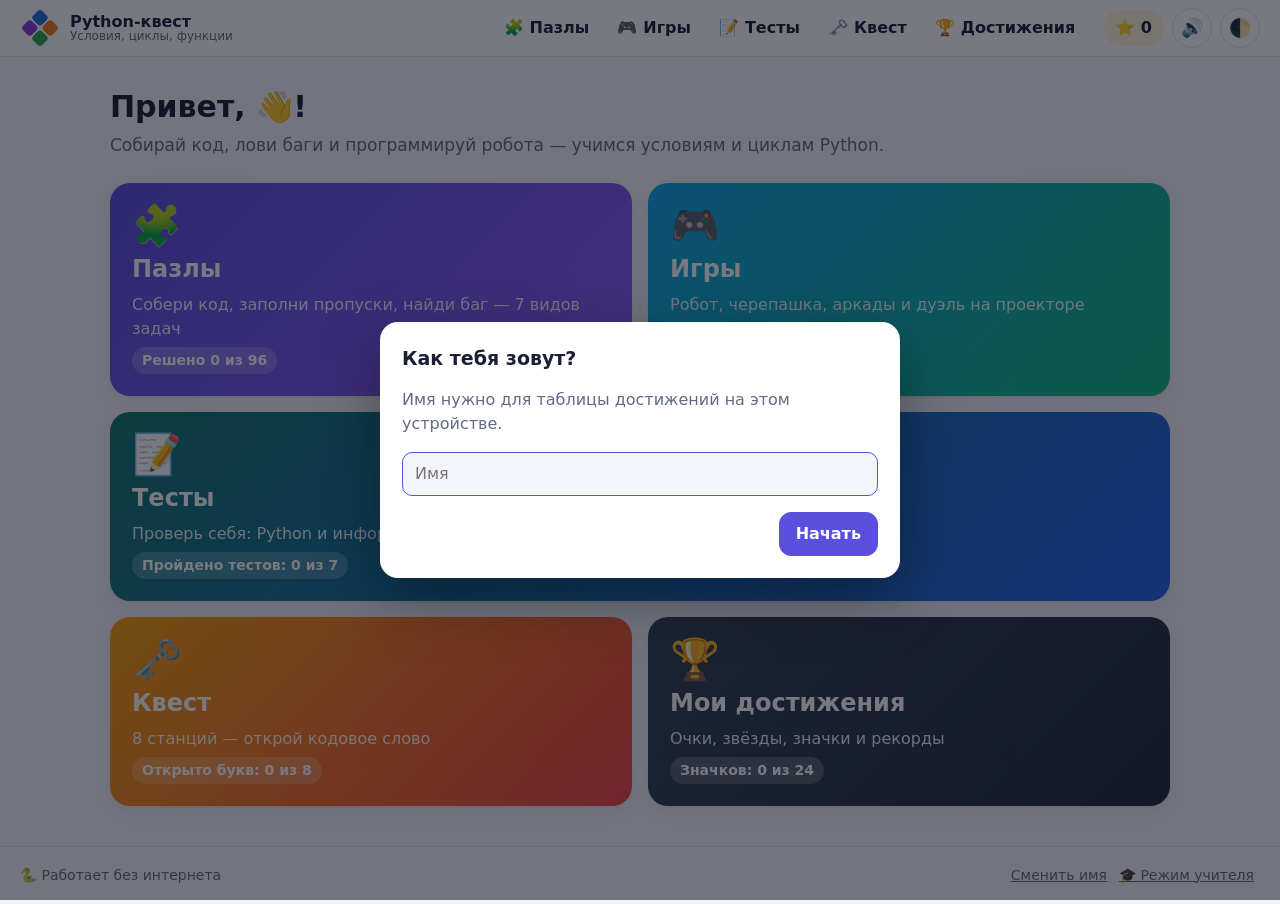
==== commit 91540c1b: "Итоговый тест по Dart (30 из 75, 30 минут, 25 баллов) — как итоговый по Python 75 вопросов по трём т" ====
--- a/index.html
+++ b/index.html
@@ -6,60 +6,62 @@
 <meta name="color-scheme" content="light dark">
 <title>Python-квест — условия, циклы, функции</title>
 <link rel="icon" type="image/svg+xml" href="img/logo.svg">
-<link rel="stylesheet" href="css/style.css?v=20261109c">
+<link rel="stylesheet" href="css/style.css?v=20261112">
 </head>
 <body>
 <main id="view" class="view"></main>
 <noscript><p style="padding:16px">Для работы тренажёра нужен JavaScript.</p></noscript>
 
 <!-- данные -->
-<script src="data/config.js?v=20261109c"></script>
-<script src="data/tasks.js?v=20261109c"></script>
-<script src="data/levels.js?v=20261109c"></script>
-<script src="data/quiz.js?v=20261109c"></script>
-<script src="data/exams.js?v=20261109c"></script>
+<script src="data/config.js?v=20261112"></script>
+<script src="data/tasks.js?v=20261112"></script>
+<script src="data/levels.js?v=20261112"></script>
+<script src="data/quiz.js?v=20261112"></script>
+<script src="data/exams.js?v=20261112"></script>
+<script src="data/exams_dart.js?v=20261112"></script>
 
 <!-- ядро -->
-<script src="js/i18n.js?v=20261109c"></script>
-<script src="js/engine.js?v=20261109c"></script>
-<script src="js/highlight.js?v=20261109c"></script>
-<script src="js/progress.js?v=20261109c"></script>
-<script src="js/sound.js?v=20261109c"></script>
-<script src="js/fx.js?v=20261109c"></script>
-<script src="js/dnd.js?v=20261109c"></script>
-<script src="js/flowchart.js?v=20261109c"></script>
-<script src="js/trace.js?v=20261109c"></script>
-<script src="js/editor.js?v=20261109c"></script>
-<script src="js/pin.js?v=20261109c"></script>
-<script src="js/app.js?v=20261109c"></script>
+<script src="js/i18n.js?v=20261112"></script>
+<script src="js/engine.js?v=20261112"></script>
+<script src="js/highlight.js?v=20261112"></script>
+<script src="js/progress.js?v=20261112"></script>
+<script src="js/sound.js?v=20261112"></script>
+<script src="js/fx.js?v=20261112"></script>
+<script src="js/dnd.js?v=20261112"></script>
+<script src="js/flowchart.js?v=20261112"></script>
+<script src="js/trace.js?v=20261112"></script>
+<script src="js/editor.js?v=20261112"></script>
+<script src="js/pin.js?v=20261112"></script>
+<script src="js/app.js?v=20261112"></script>
 
 <!-- пазлы -->
-<script src="js/puzzles/parsons.js?v=20261109c"></script>
-<script src="js/puzzles/blanks.js?v=20261109c"></script>
-<script src="js/puzzles/output.js?v=20261109c"></script>
-<script src="js/puzzles/bug.js?v=20261109c"></script>
-<script src="js/puzzles/maze.js?v=20261109c"></script>
-<script src="js/puzzles/match.js?v=20261109c"></script>
-<script src="js/puzzles/flow.js?v=20261109c"></script>
+<script src="js/puzzles/parsons.js?v=20261112"></script>
+<script src="js/puzzles/blanks.js?v=20261112"></script>
+<script src="js/puzzles/output.js?v=20261112"></script>
+<script src="js/puzzles/bug.js?v=20261112"></script>
+<script src="js/puzzles/maze.js?v=20261112"></script>
+<script src="js/puzzles/match.js?v=20261112"></script>
+<script src="js/puzzles/flow.js?v=20261112"></script>
 
 <!-- игры -->
-<script src="js/games/robot.js?v=20261109c"></script>
-<script src="js/games/truefalse.js?v=20261109c"></script>
-<script src="js/games/count.js?v=20261109c"></script>
-<script src="js/games/turtle.js?v=20261109c"></script>
-<script src="js/games/tracer.js?v=20261109c"></script>
-<script src="js/games/memory.js?v=20261109c"></script>
-<script src="js/games/quiz.js?v=20261109c"></script>
-<script src="js/games/duel.js?v=20261109c"></script>
-<script src="js/games/minesweeper.js?v=20261109c"></script>
-<script src="js/games/bazaar.js?v=20261109c"></script>
+<script src="js/games/robot.js?v=20261112"></script>
+<script src="js/games/truefalse.js?v=20261112"></script>
+<script src="js/games/count.js?v=20261112"></script>
+<script src="js/games/turtle.js?v=20261112"></script>
+<script src="js/games/tracer.js?v=20261112"></script>
+<script src="js/games/memory.js?v=20261112"></script>
+<script src="js/games/quiz.js?v=20261112"></script>
+<script src="js/games/duel.js?v=20261112"></script>
+<script src="js/games/minesweeper.js?v=20261112"></script>
+<script src="js/games/bazaar.js?v=20261112"></script>
 
 <!-- режим учителя и квест -->
-<script src="js/quest.js?v=20261109c"></script>
-<script src="js/teacher.js?v=20261109c"></script>
-<script src="js/pictures.js?v=20261109c"></script>
-<script src="js/results.js?v=20261109c"></script>
-<script src="js/exam.js?v=20261109c"></script>
-<script src="js/lock.js?v=20261109c"></script>
+<script src="js/quest.js?v=20261112"></script>
+<script src="js/teacher.js?v=20261112"></script>
+<script src="js/pictures.js?v=20261112"></script>
+<script src="js/results.js?v=20261112"></script>
+<script src="js/visibility.js?v=20261112"></script>
+<script src="js/exam.js?v=20261112"></script>
+<script src="js/lock.js?v=20261112"></script>
 </body>
 </html>
--- a/css/style.css
+++ b/css/style.css
@@ -1299,3 +1299,24 @@
 .res-panel .tch-col { max-width: 760px; }
 .res-panel .tch-col > .btn { align-self: flex-start; }
 .res-panel label .input { max-width: none; font-family: var(--mono); }
+
+/* ==========================================================================
+   Что видят ученики (js/visibility.js)
+   ========================================================================== */
+.vis-groups { display: grid; grid-template-columns: repeat(auto-fit, minmax(240px, 1fr)); gap: 12px; margin: 12px 0; }
+.vis-group { border: 1px solid var(--line); border-radius: 12px; padding: 8px 12px 12px; margin: 0; min-width: 0; }
+.vis-group legend { font-weight: 800; padding: 0 6px; }
+.vis-quick { display: flex; flex-direction: row; flex-wrap: wrap; gap: 6px; margin-bottom: 6px; }
+.vis-items { display: flex; flex-direction: column; gap: 2px; }
+.vis-item { display: flex; gap: 8px; align-items: flex-start; padding: 4px 2px; cursor: pointer; }
+.vis-item input { width: 18px; height: 18px; margin-top: 2px; flex: none; accent-color: var(--primary); }
+.vis-off { opacity: .55; }
+.nav a.vis-off { opacity: .45; }
+.vis-tag { display: inline-block; margin-left: 6px; padding: 1px 8px; border-radius: 999px; background: var(--bg2); color: var(--muted); font-size: 12px; font-weight: 700; vertical-align: middle; white-space: nowrap; }
+.nav a[hidden] { display: none; }
+
+.vis-status { padding: 8px 12px; border-radius: 10px; margin: 8px 0 0; font-weight: 600; }
+.vis-status.ok { background: var(--ok-bg); color: var(--ok); }
+.vis-status.warn { background: var(--warn-bg); }
+.warn-text { background: var(--warn-bg); color: var(--fg); padding: 6px 10px; border-radius: 8px; font-weight: 700; margin: 0; }
+.btn.vis-dirty { box-shadow: 0 0 0 3px var(--accent); }
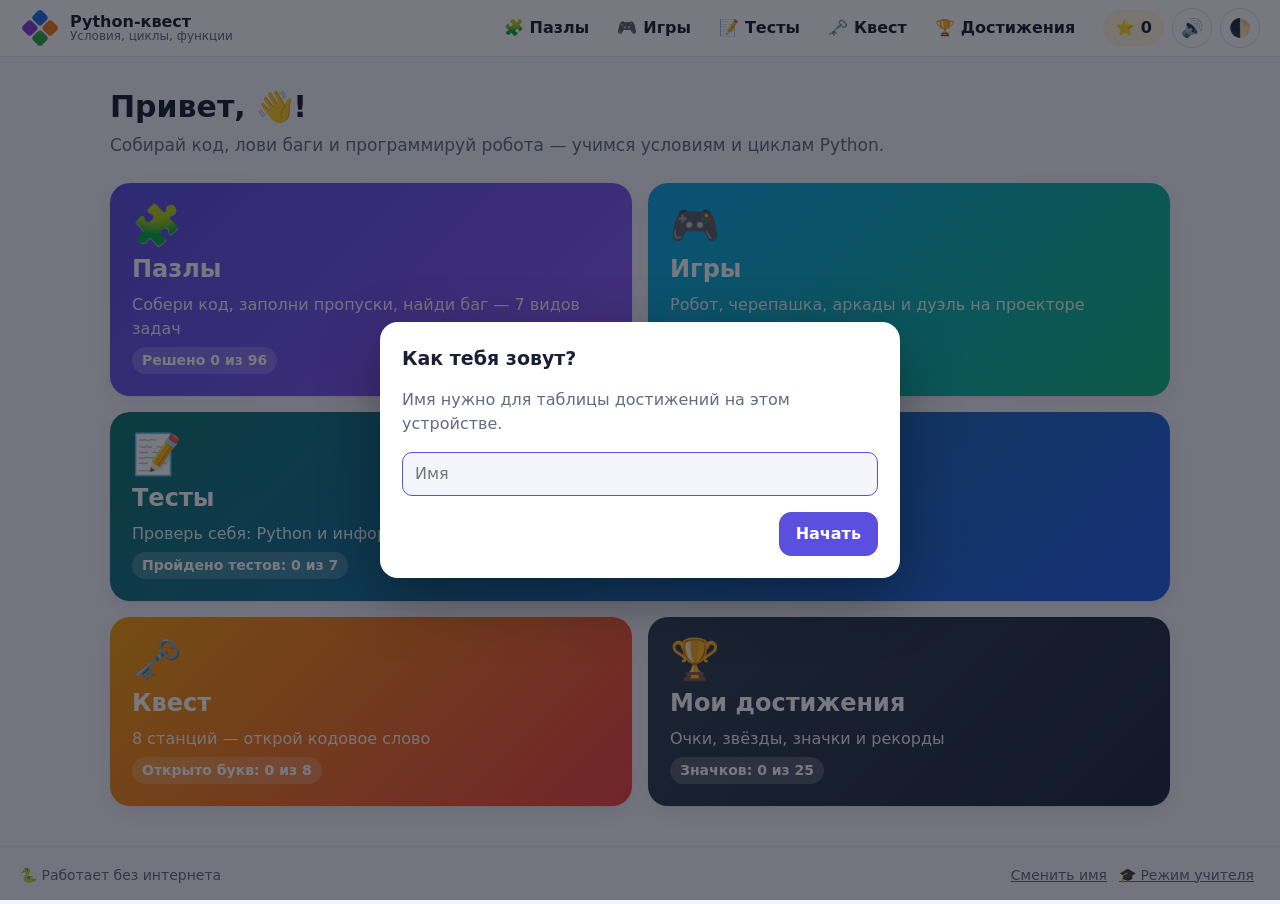
==== commit 23631c38: "Игра «Микромышь»: 10 уровней (от правой руки до волнового алгоритма), два забега и турнир мышей; ген" ====
--- a/index.html
+++ b/index.html
@@ -6,62 +6,63 @@
 <meta name="color-scheme" content="light dark">
 <title>Python-квест — условия, циклы, функции</title>
 <link rel="icon" type="image/svg+xml" href="img/logo.svg">
-<link rel="stylesheet" href="css/style.css?v=20261112">
+<link rel="stylesheet" href="css/style.css?v=20261113b">
 </head>
 <body>
 <main id="view" class="view"></main>
 <noscript><p style="padding:16px">Для работы тренажёра нужен JavaScript.</p></noscript>
 
 <!-- данные -->
-<script src="data/config.js?v=20261112"></script>
-<script src="data/tasks.js?v=20261112"></script>
-<script src="data/levels.js?v=20261112"></script>
-<script src="data/quiz.js?v=20261112"></script>
-<script src="data/exams.js?v=20261112"></script>
-<script src="data/exams_dart.js?v=20261112"></script>
+<script src="data/config.js?v=20261113b"></script>
+<script src="data/tasks.js?v=20261113b"></script>
+<script src="data/levels.js?v=20261113b"></script>
+<script src="data/quiz.js?v=20261113b"></script>
+<script src="data/exams.js?v=20261113b"></script>
+<script src="data/exams_dart.js?v=20261113b"></script>
 
 <!-- ядро -->
-<script src="js/i18n.js?v=20261112"></script>
-<script src="js/engine.js?v=20261112"></script>
-<script src="js/highlight.js?v=20261112"></script>
-<script src="js/progress.js?v=20261112"></script>
-<script src="js/sound.js?v=20261112"></script>
-<script src="js/fx.js?v=20261112"></script>
-<script src="js/dnd.js?v=20261112"></script>
-<script src="js/flowchart.js?v=20261112"></script>
-<script src="js/trace.js?v=20261112"></script>
-<script src="js/editor.js?v=20261112"></script>
-<script src="js/pin.js?v=20261112"></script>
-<script src="js/app.js?v=20261112"></script>
+<script src="js/i18n.js?v=20261113b"></script>
+<script src="js/engine.js?v=20261113b"></script>
+<script src="js/highlight.js?v=20261113b"></script>
+<script src="js/progress.js?v=20261113b"></script>
+<script src="js/sound.js?v=20261113b"></script>
+<script src="js/fx.js?v=20261113b"></script>
+<script src="js/dnd.js?v=20261113b"></script>
+<script src="js/flowchart.js?v=20261113b"></script>
+<script src="js/trace.js?v=20261113b"></script>
+<script src="js/editor.js?v=20261113b"></script>
+<script src="js/pin.js?v=20261113b"></script>
+<script src="js/app.js?v=20261113b"></script>
 
 <!-- пазлы -->
-<script src="js/puzzles/parsons.js?v=20261112"></script>
-<script src="js/puzzles/blanks.js?v=20261112"></script>
-<script src="js/puzzles/output.js?v=20261112"></script>
-<script src="js/puzzles/bug.js?v=20261112"></script>
-<script src="js/puzzles/maze.js?v=20261112"></script>
-<script src="js/puzzles/match.js?v=20261112"></script>
-<script src="js/puzzles/flow.js?v=20261112"></script>
+<script src="js/puzzles/parsons.js?v=20261113b"></script>
+<script src="js/puzzles/blanks.js?v=20261113b"></script>
+<script src="js/puzzles/output.js?v=20261113b"></script>
+<script src="js/puzzles/bug.js?v=20261113b"></script>
+<script src="js/puzzles/maze.js?v=20261113b"></script>
+<script src="js/puzzles/match.js?v=20261113b"></script>
+<script src="js/puzzles/flow.js?v=20261113b"></script>
 
 <!-- игры -->
-<script src="js/games/robot.js?v=20261112"></script>
-<script src="js/games/truefalse.js?v=20261112"></script>
-<script src="js/games/count.js?v=20261112"></script>
-<script src="js/games/turtle.js?v=20261112"></script>
-<script src="js/games/tracer.js?v=20261112"></script>
-<script src="js/games/memory.js?v=20261112"></script>
-<script src="js/games/quiz.js?v=20261112"></script>
-<script src="js/games/duel.js?v=20261112"></script>
-<script src="js/games/minesweeper.js?v=20261112"></script>
-<script src="js/games/bazaar.js?v=20261112"></script>
+<script src="js/games/robot.js?v=20261113b"></script>
+<script src="js/games/mouse.js?v=20261113b"></script>
+<script src="js/games/truefalse.js?v=20261113b"></script>
+<script src="js/games/count.js?v=20261113b"></script>
+<script src="js/games/turtle.js?v=20261113b"></script>
+<script src="js/games/tracer.js?v=20261113b"></script>
+<script src="js/games/memory.js?v=20261113b"></script>
+<script src="js/games/quiz.js?v=20261113b"></script>
+<script src="js/games/duel.js?v=20261113b"></script>
+<script src="js/games/minesweeper.js?v=20261113b"></script>
+<script src="js/games/bazaar.js?v=20261113b"></script>
 
 <!-- режим учителя и квест -->
-<script src="js/quest.js?v=20261112"></script>
-<script src="js/teacher.js?v=20261112"></script>
-<script src="js/pictures.js?v=20261112"></script>
-<script src="js/results.js?v=20261112"></script>
-<script src="js/visibility.js?v=20261112"></script>
-<script src="js/exam.js?v=20261112"></script>
-<script src="js/lock.js?v=20261112"></script>
+<script src="js/quest.js?v=20261113b"></script>
+<script src="js/teacher.js?v=20261113b"></script>
+<script src="js/pictures.js?v=20261113b"></script>
+<script src="js/results.js?v=20261113b"></script>
+<script src="js/visibility.js?v=20261113b"></script>
+<script src="js/exam.js?v=20261113b"></script>
+<script src="js/lock.js?v=20261113b"></script>
 </body>
 </html>
--- a/css/style.css
+++ b/css/style.css
@@ -658,6 +658,10 @@
 .rb-cell.wall { background: #5b6178; box-shadow: inset 0 -4px 0 rgba(0, 0, 0, .25); }
 .rb-cell.finish { background: #fff2c7; }
 .rb-cell.hole { background: #3b2f2a; }
+/* клетка, которую нужно закрасить, закрашенная клетка и дверь */
+.rb-cell.target { box-shadow: inset 0 0 0 3px #a855f7; }
+.rb-cell.painted, .rb-cell.painted.odd { background: #c4a5f5; }
+.rb-cell.door { background: #a8763e; box-shadow: inset 0 -4px 0 rgba(0, 0, 0, .25); }
 :root[data-theme="dark"] .rb-cell { background: #1f3326; }
 :root[data-theme="dark"] .rb-cell.odd { background: #1a2c21; }
 :root[data-theme="dark"] .rb-cell.wall { background: #474d66; }
@@ -1320,3 +1324,74 @@
 .vis-status.warn { background: var(--warn-bg); }
 .warn-text { background: var(--warn-bg); color: var(--fg); padding: 6px 10px; border-radius: 8px; font-weight: 700; margin: 0; }
 .btn.vis-dirty { box-shadow: 0 0 0 3px var(--accent); }
+
+/* Робот: закрашенные клетки и дверь в тёмной теме */
+:root[data-theme="dark"] .rb-cell.painted { background: #6d4aa8; }
+:root[data-theme="dark"] .rb-cell.door { background: #7a5326; }
+@media (prefers-color-scheme: dark) {
+  :root:not([data-theme="light"]) .rb-cell.painted { background: #6d4aa8; }
+  :root:not([data-theme="light"]) .rb-cell.door { background: #7a5326; }
+}
+
+/* ==========================================================================
+   Микромышь (js/games/mouse.js)
+   ========================================================================== */
+.rb-status.ok { color: var(--ok); }
+.mo-board {
+  --mo-cell: #eef4ff; --mo-fog: #c9cfdb; --mo-wall: #2f3545; --mo-ghost: #9aa3b5; --mo-goal: #fff2c7;
+  position: relative; display: grid; grid-template-columns: repeat(var(--n), 1fr); aspect-ratio: 1;
+  border: 3px solid var(--mo-wall); border-radius: 10px; overflow: hidden; background: var(--mo-cell); user-select: none;
+}
+.mo-cell { position: relative; display: grid; place-items: center; border: 2px solid transparent; background: var(--mo-cell); min-width: 0; }
+.mo-cell.fog { background: var(--mo-fog); }
+.mo-cell.start { background: color-mix(in srgb, var(--primary) 14%, var(--mo-cell)); }
+.mo-cell.goal { background: var(--mo-goal); }
+.mo-cell.goal::after { content: '🧀'; position: absolute; font-size: clamp(10px, 2.6vw, 20px); opacity: .55; }
+.mo-cell.wn { border-top-color: var(--mo-wall); }
+.mo-cell.we { border-right-color: var(--mo-wall); }
+.mo-cell.ws { border-bottom-color: var(--mo-wall); }
+.mo-cell.ww { border-left-color: var(--mo-wall); }
+.mo-cell.gn { border-top: 2px dashed var(--mo-ghost); }
+.mo-cell.ge { border-right: 2px dashed var(--mo-ghost); }
+.mo-cell.gs { border-bottom: 2px dashed var(--mo-ghost); }
+.mo-cell.gw { border-left: 2px dashed var(--mo-ghost); }
+.mo-label { position: relative; z-index: 1; font: 700 clamp(9px, 1.9vw, 14px) var(--mono); color: #5b6178; }
+.mo-overlay { position: absolute; inset: 0; pointer-events: none; z-index: 2; }
+.mo-overlay svg { width: 100%; height: 100%; display: block; }
+.mo-trail { fill: none; stroke: var(--primary); stroke-width: .12; stroke-linecap: round; stroke-linejoin: round; opacity: .55; }
+.mo-trail.r1 { opacity: .22; }
+.mo-best { fill: none; stroke: #f59e0b; stroke-width: .09; stroke-dasharray: .22 .16; stroke-linecap: round; stroke-linejoin: round; }
+.mo-mouse {
+  position: absolute; width: calc(100% / var(--n)); height: calc(100% / var(--n)); display: grid; place-items: center; z-index: 3;
+  transition: left var(--dur, .25s) ease-in-out, top var(--dur, .25s) ease-in-out;
+}
+.mo-mouse.instant, .mo-mouse.instant .mo-arrow { transition: none; }
+.mo-mouse.colored::before { content: ''; position: absolute; inset: 16%; border-radius: 50%; background: var(--mc); opacity: .9; }
+.mo-face { position: relative; font-size: clamp(14px, 4vw, 30px); filter: drop-shadow(0 2px 2px rgba(0, 0, 0, .3)); }
+.mo-arrow { position: absolute; inset: 0; transform: rotate(var(--ang, 0deg)); transition: transform var(--dur, .25s) ease-in-out; }
+.mo-arrow::before {
+  content: ''; position: absolute; left: 50%; top: 0; transform: translateX(-50%);
+  border: 6px solid transparent; border-bottom: 9px solid var(--mc, var(--primary)); border-top: 0;
+}
+.mo-mouse.crash .mo-face { animation: shake .4s; }
+.mo-run { display: inline-block; padding: 2px 10px; border-radius: 999px; font-size: 13px; font-weight: 800; background: var(--bg2); }
+.mo-run.r2 { background: color-mix(in srgb, var(--accent) 30%, var(--card)); }
+.mo-steps { font-size: 14px; }
+.mo-pad { display: grid; grid-template-columns: repeat(3, 64px); gap: 8px; justify-content: start; margin: 8px 0 12px; }
+.mo-key { min-height: 56px; font-size: 24px; padding: 0; }
+.mo-opts { align-items: flex-end; gap: 10px; margin-bottom: 10px; }
+.mo-opt { display: flex; flex-direction: column; gap: 4px; font-weight: 700; font-size: 14px; }
+.mo-opt .input { width: auto; }
+.mo-players { display: flex; flex-direction: column; gap: 10px; margin-bottom: 10px; }
+.mo-player { border: 1px solid var(--line); border-radius: 12px; padding: 8px; background: var(--card); }
+.mo-player-head { gap: 8px; align-items: center; margin-bottom: 6px; }
+.mo-player-head .input { flex: 1; min-width: 0; }
+.mo-code { font: 13px/1.4 var(--mono); resize: vertical; width: 100%; }
+.mo-dot { display: inline-block; width: 14px; height: 14px; border-radius: 50%; flex: none; vertical-align: middle; }
+.mo-results { margin-top: 10px; overflow-x: auto; }
+:root[data-theme="dark"] .mo-board { --mo-cell: #1d2233; --mo-fog: #0d0f17; --mo-wall: #c9cfdb; --mo-ghost: #5b6178; --mo-goal: #4a3d12; }
+:root[data-theme="dark"] .mo-label { color: #c9cfdb; }
+@media (prefers-color-scheme: dark) {
+  :root:not([data-theme="light"]) .mo-board { --mo-cell: #1d2233; --mo-fog: #0d0f17; --mo-wall: #c9cfdb; --mo-ghost: #5b6178; --mo-goal: #4a3d12; }
+  :root:not([data-theme="light"]) .mo-label { color: #c9cfdb; }
+}
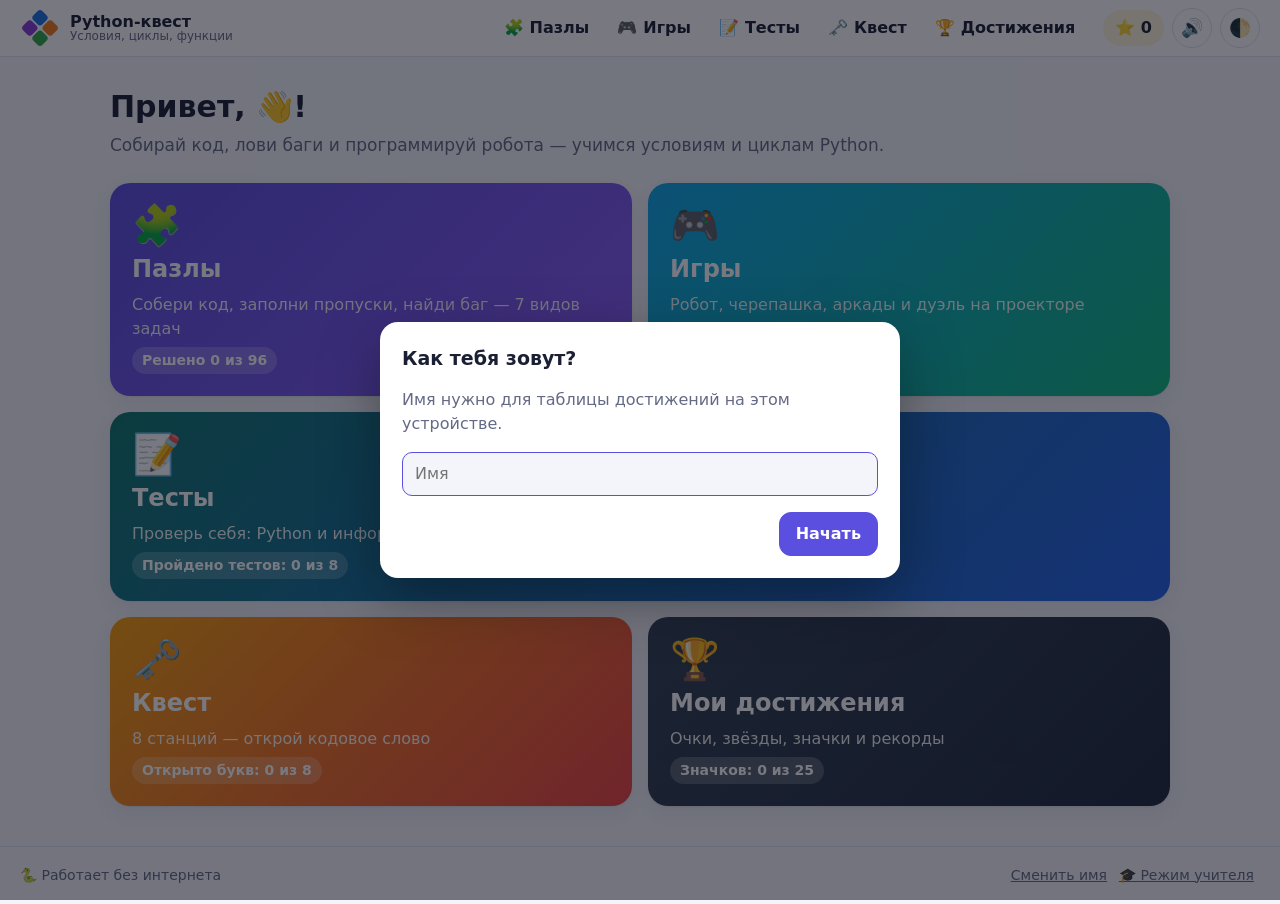
==== commit 88a3eb0f: "Входной тест по Python — параллельная форма итогового (105 других вопросов) для сравнения «до» и «по" ====
--- a/index.html
+++ b/index.html
@@ -6,63 +6,63 @@
 <meta name="color-scheme" content="light dark">
 <title>Python-квест — условия, циклы, функции</title>
 <link rel="icon" type="image/svg+xml" href="img/logo.svg">
-<link rel="stylesheet" href="css/style.css?v=20261113b">
+<link rel="stylesheet" href="css/style.css?v=20261113c">
 </head>
 <body>
 <main id="view" class="view"></main>
 <noscript><p style="padding:16px">Для работы тренажёра нужен JavaScript.</p></noscript>
 
 <!-- данные -->
-<script src="data/config.js?v=20261113b"></script>
-<script src="data/tasks.js?v=20261113b"></script>
-<script src="data/levels.js?v=20261113b"></script>
-<script src="data/quiz.js?v=20261113b"></script>
-<script src="data/exams.js?v=20261113b"></script>
-<script src="data/exams_dart.js?v=20261113b"></script>
+<script src="data/config.js?v=20261113c"></script>
+<script src="data/tasks.js?v=20261113c"></script>
+<script src="data/levels.js?v=20261113c"></script>
+<script src="data/quiz.js?v=20261113c"></script>
+<script src="data/exams.js?v=20261113c"></script>
+<script src="data/exams_dart.js?v=20261113c"></script>
 
 <!-- ядро -->
-<script src="js/i18n.js?v=20261113b"></script>
-<script src="js/engine.js?v=20261113b"></script>
-<script src="js/highlight.js?v=20261113b"></script>
-<script src="js/progress.js?v=20261113b"></script>
-<script src="js/sound.js?v=20261113b"></script>
-<script src="js/fx.js?v=20261113b"></script>
-<script src="js/dnd.js?v=20261113b"></script>
-<script src="js/flowchart.js?v=20261113b"></script>
-<script src="js/trace.js?v=20261113b"></script>
-<script src="js/editor.js?v=20261113b"></script>
-<script src="js/pin.js?v=20261113b"></script>
-<script src="js/app.js?v=20261113b"></script>
+<script src="js/i18n.js?v=20261113c"></script>
+<script src="js/engine.js?v=20261113c"></script>
+<script src="js/highlight.js?v=20261113c"></script>
+<script src="js/progress.js?v=20261113c"></script>
+<script src="js/sound.js?v=20261113c"></script>
+<script src="js/fx.js?v=20261113c"></script>
+<script src="js/dnd.js?v=20261113c"></script>
+<script src="js/flowchart.js?v=20261113c"></script>
+<script src="js/trace.js?v=20261113c"></script>
+<script src="js/editor.js?v=20261113c"></script>
+<script src="js/pin.js?v=20261113c"></script>
+<script src="js/app.js?v=20261113c"></script>
 
 <!-- пазлы -->
-<script src="js/puzzles/parsons.js?v=20261113b"></script>
-<script src="js/puzzles/blanks.js?v=20261113b"></script>
-<script src="js/puzzles/output.js?v=20261113b"></script>
-<script src="js/puzzles/bug.js?v=20261113b"></script>
-<script src="js/puzzles/maze.js?v=20261113b"></script>
-<script src="js/puzzles/match.js?v=20261113b"></script>
-<script src="js/puzzles/flow.js?v=20261113b"></script>
+<script src="js/puzzles/parsons.js?v=20261113c"></script>
+<script src="js/puzzles/blanks.js?v=20261113c"></script>
+<script src="js/puzzles/output.js?v=20261113c"></script>
+<script src="js/puzzles/bug.js?v=20261113c"></script>
+<script src="js/puzzles/maze.js?v=20261113c"></script>
+<script src="js/puzzles/match.js?v=20261113c"></script>
+<script src="js/puzzles/flow.js?v=20261113c"></script>
 
 <!-- игры -->
-<script src="js/games/robot.js?v=20261113b"></script>
-<script src="js/games/mouse.js?v=20261113b"></script>
-<script src="js/games/truefalse.js?v=20261113b"></script>
-<script src="js/games/count.js?v=20261113b"></script>
-<script src="js/games/turtle.js?v=20261113b"></script>
-<script src="js/games/tracer.js?v=20261113b"></script>
-<script src="js/games/memory.js?v=20261113b"></script>
-<script src="js/games/quiz.js?v=20261113b"></script>
-<script src="js/games/duel.js?v=20261113b"></script>
-<script src="js/games/minesweeper.js?v=20261113b"></script>
-<script src="js/games/bazaar.js?v=20261113b"></script>
+<script src="js/games/robot.js?v=20261113c"></script>
+<script src="js/games/mouse.js?v=20261113c"></script>
+<script src="js/games/truefalse.js?v=20261113c"></script>
+<script src="js/games/count.js?v=20261113c"></script>
+<script src="js/games/turtle.js?v=20261113c"></script>
+<script src="js/games/tracer.js?v=20261113c"></script>
+<script src="js/games/memory.js?v=20261113c"></script>
+<script src="js/games/quiz.js?v=20261113c"></script>
+<script src="js/games/duel.js?v=20261113c"></script>
+<script src="js/games/minesweeper.js?v=20261113c"></script>
+<script src="js/games/bazaar.js?v=20261113c"></script>
 
 <!-- режим учителя и квест -->
-<script src="js/quest.js?v=20261113b"></script>
-<script src="js/teacher.js?v=20261113b"></script>
-<script src="js/pictures.js?v=20261113b"></script>
-<script src="js/results.js?v=20261113b"></script>
-<script src="js/visibility.js?v=20261113b"></script>
-<script src="js/exam.js?v=20261113b"></script>
-<script src="js/lock.js?v=20261113b"></script>
+<script src="js/quest.js?v=20261113c"></script>
+<script src="js/teacher.js?v=20261113c"></script>
+<script src="js/pictures.js?v=20261113c"></script>
+<script src="js/results.js?v=20261113c"></script>
+<script src="js/visibility.js?v=20261113c"></script>
+<script src="js/exam.js?v=20261113c"></script>
+<script src="js/lock.js?v=20261113c"></script>
 </body>
 </html>
